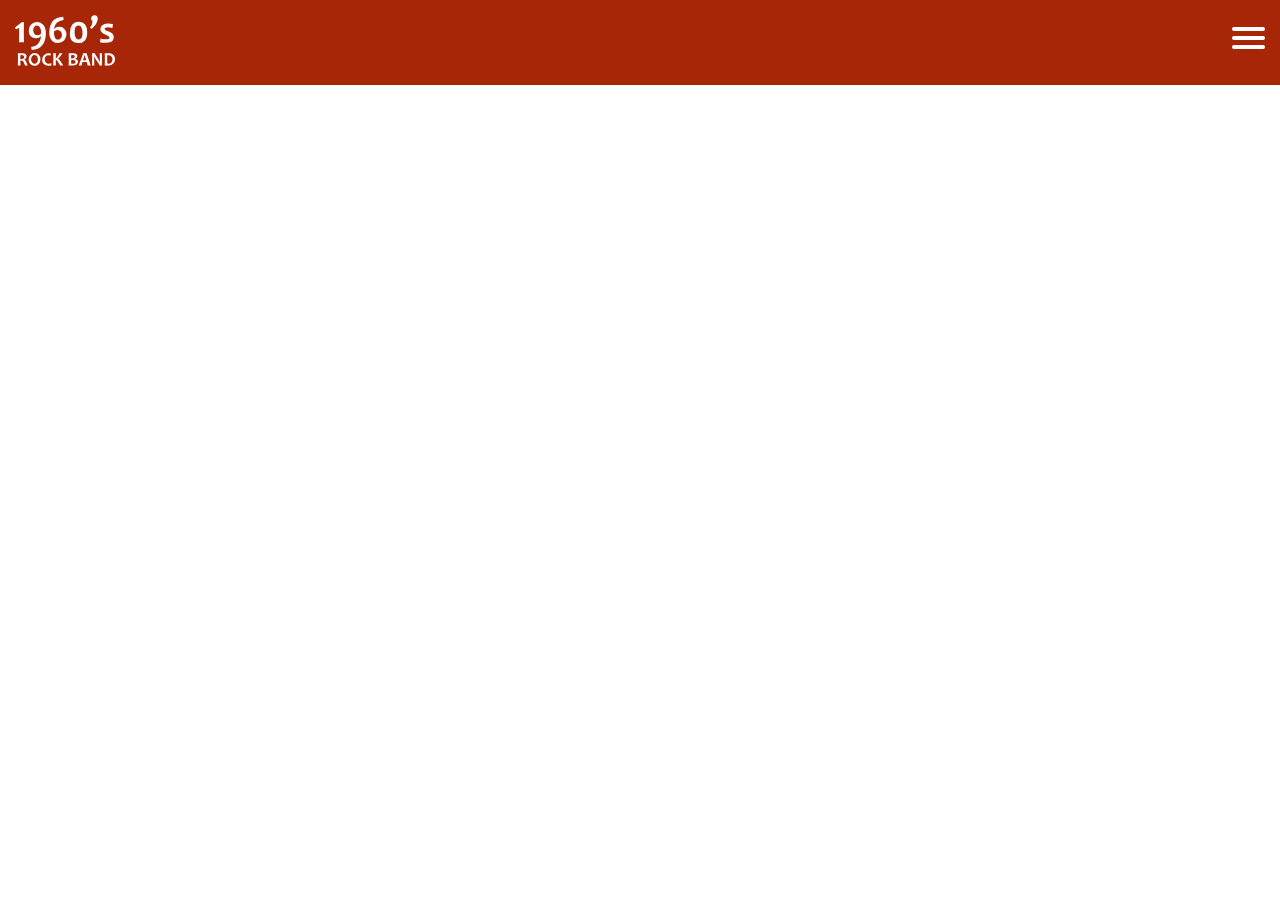
==== index.html @ dc611fdb "Mobile menu" ====
<!DOCTYPE html>
<html lang="en">
<head>
    <meta charset="UTF-8">
    <meta name="viewport" content="width=device-width, initial-scale=1">
    <title>Home | 1960's Rock Band</title>
    <link href="https://fonts.googleapis.com/css?family=Montserrat:300,400,600,700" rel="stylesheet">
    <link rel="stylesheet" href="assets/css/main.css">
</head>
<body class="home">
    <main class="page">
        <header>
            <div class="container">
                <div class="row">
                    <a href="/project" class="logo">
                        <img src="assets/images/logo.svg" width="146" height="73" alt="1960's Rock Band"/>
                    </a>
                    <nav class="main">
                        <div class="toggleMenu">
                            <input type="checkbox" />
                            <span></span>
                            <span></span>
                            <span></span>
                            <ul class="menu">
                                <li>
                                    <a href="#">Home</a>
                                </li>
                                <li>
                                    <a href="#">Our music</a>
                                </li>
                                <li>
                                    <a href="#">About us</a>
                                </li>
                                <li>
                                    <a href="#">Gallery</a>
                                </li>
                                <li>
                                    <a href="#">Contact us</a>
                                </li>
                            </ul>
                        </div>
                    </nav>
                </div>
            </div>
        </header>
        <article></article>
        <footer></footer>
    </main>
</body>
</html>
---- assets/css/main.css ----
:root {
    --main-bg-color: #A72608;
    --main-txt-color: #95989A;
}
/* var(--main-bg-color);  */
*, :after, :before {
    -webkit-box-sizing: border-box;
    box-sizing: border-box;
}

body, html {
    padding: 0;
    margin: 0;
    overflow-x: hidden;
}
body {
    display: block;
    font-family: 'Montserrat', sans-serif;
}
a {
    text-decoration: none;
}
.container {
    width: 1170px;
    padding: 0 15px;
    margin: 0 auto;
}

.row {
    display: flex;
    flex-direction: row;
}

header .row {
    justify-content: space-between;
}

header {
    background-color: var(--main-bg-color);
    padding: 15px 0;
    position: fixed;
    width: 100%;
    top: 0;
    left: 0;
}

@media screen and (min-width: 320px) {
    .container {
        width: 100%;
    }
    .logo img {
        width: 100px;
        height: 51px;
    }
    .toggleMenu {
        align-self: center;
        position: relative;
        padding-top: 12px;
        z-index: 1;
        display: block;
        -webkit-user-select: none;
        user-select: none;
    }
    .toggleMenu input {
        display: block;
        width: 40px;
        height: 32px;
        top: -7px;
        right: -5px;
        position: absolute;
        cursor: pointer;
        z-index: 2;
        -webkit-touch-callout: none;
        opacity: 0;
    }
    .toggleMenu span {
        display: block;
        width: 33px;
        height: 4px;
        margin-bottom: 5px;
        position: relative;
        background: #ffffff;
        border-radius: 3px;
        z-index: 1;
        transform-origin: 4px 0;
        transition: transform 0.5s cubic-bezier(0.77,0.2,0.05,1.0),
        background 0.5s cubic-bezier(0.77,0.2,0.05,1.0),
        opacity 0.55s ease;
    }
    .toggleMenu span:first-child {
        transform-origin: 0 0;
        margin-top: 10px;
    }
    .toggleMenu span:nth-last-child(2) {
        transform-origin: 0 100%;
    }
    .toggleMenu input:checked ~ span {
        opacity: 1;
        transform: rotate(45deg) translate(-2px, -1px);
    }
    .toggleMenu input:checked ~ span:nth-last-child(3) {
        opacity: 0;
        transform: rotate(0deg) scale(0.2, 0.2);
    }
    .toggleMenu input:checked ~ span:nth-last-child(2) {
        transform: rotate(-45deg) translate(0, -1px);
    }
    .toggleMenu .menu {
        position: absolute;
        width: 200px;
        top: -30px;
        right: -15px;
        padding: 70px 50px 50px;
        min-height: 100vh;
        background: var(--main-bg-color);
        list-style-type: none;
        -webkit-font-smoothing: antialiased;
        transform-origin: 0 0;
        transform: translate(100%, 0);
        transition: transform 0.5s cubic-bezier(0.77,0.2,0.05,1.0);
    }
    .toggleMenu ul li {
        padding: 10px 0;
    }
    .toggleMenu ul li a {
        font-size: 16px;
        color: #ffffff;
    }
    .toggleMenu input:checked ~ .menu {
        transform: none;
    }
}
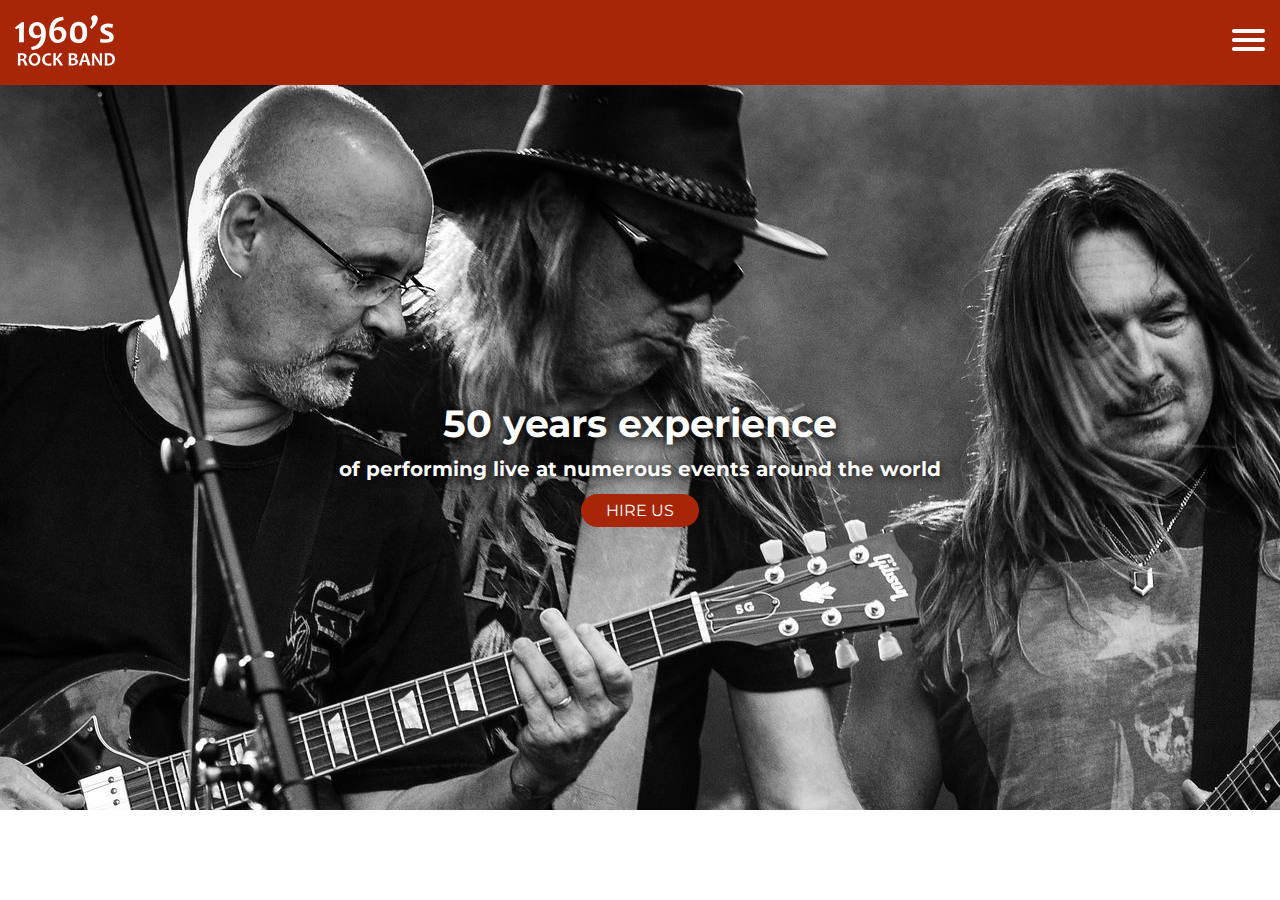
==== commit 7a78d119: "Mobile introduction image" ====
--- a/index.html
+++ b/index.html
@@ -8,43 +8,51 @@
     <link rel="stylesheet" href="assets/css/main.css">
 </head>
 <body class="home">
-    <main class="page">
-        <header>
+<main class="page">
+    <header>
+        <div class="container">
+            <div class="row">
+                <a href="/project" class="logo">
+                    <img src="assets/images/logo.svg" width="146" height="73" alt="1960's Rock Band"/>
+                </a>
+                <nav class="toggleMenu">
+                    <input type="checkbox"/>
+                    <span></span>
+                    <span></span>
+                    <span></span>
+                    <ul class="menu">
+                        <li class="active">
+                            <a href="#">Home</a>
+                        </li>
+                        <li>
+                            <a href="#">Our music</a>
+                        </li>
+                        <li>
+                            <a href="#">About us</a>
+                        </li>
+                        <li>
+                            <a href="#">Gallery</a>
+                        </li>
+                        <li>
+                            <a href="#">Contact us</a>
+                        </li>
+                    </ul>
+                </nav>
+            </div>
+        </div>
+    </header>
+    <article>
+        <section class="featuredImg row">
             <div class="container">
-                <div class="row">
-                    <a href="/project" class="logo">
-                        <img src="assets/images/logo.svg" width="146" height="73" alt="1960's Rock Band"/>
-                    </a>
-                    <nav class="main">
-                        <div class="toggleMenu">
-                            <input type="checkbox" />
-                            <span></span>
-                            <span></span>
-                            <span></span>
-                            <ul class="menu">
-                                <li>
-                                    <a href="#">Home</a>
-                                </li>
-                                <li>
-                                    <a href="#">Our music</a>
-                                </li>
-                                <li>
-                                    <a href="#">About us</a>
-                                </li>
-                                <li>
-                                    <a href="#">Gallery</a>
-                                </li>
-                                <li>
-                                    <a href="#">Contact us</a>
-                                </li>
-                            </ul>
-                        </div>
-                    </nav>
+                <div class="txt-center">
+                    <h1>50 years experience </h1>
+                    <h3>of performing live at numerous events around the world</h3>
+                    <a href="#" class="btn">hire us</a>
                 </div>
             </div>
-        </header>
-        <article></article>
-        <footer></footer>
-    </main>
+        </section>
+    </article>
+    <footer></footer>
+</main>
 </body>
 </html>--- a/assets/css/main.css
+++ b/assets/css/main.css
@@ -30,6 +30,22 @@
     display: flex;
     flex-direction: row;
 }
+.txt-center {
+    text-align: center;
+}
+
+.btn {
+    background-color: var(--main-bg-color);
+    color: #ffffff;
+    padding: 7px 25px;
+    font-size: 16px;
+    text-transform: uppercase;
+    border-radius: 20px;
+}
+
+.btn:hover {
+    background-color: #7A1903;
+}
 
 header .row {
     justify-content: space-between;
@@ -44,7 +60,34 @@
     left: 0;
 }
 
+section.featuredImg {
+    min-height: calc(90vh - 85px);
+    background-size: 100%;
+    background: url("../images/featuredImage.jpg") no-repeat top center;
+}
+
+section.featuredImg.row {
+    align-items: center;
+}
+section.featuredImg h1, section.featuredImg h3 {
+    text-align: center;
+    color: #ffffff;
+    text-shadow: 1px 1px 10px #000;
+}
+section.featuredImg h1 {
+    font-size: 38px;
+    margin-bottom: 0;
+}
+
+section.featuredImg h3 {
+    font-size: 20px;
+    margin-top: 10px;
+}
+
 @media screen and (min-width: 320px) {
+    body {
+        padding-top: 85px;
+    }
     .container {
         width: 100%;
     }
@@ -55,7 +98,7 @@
     .toggleMenu {
         align-self: center;
         position: relative;
-        padding-top: 12px;
+        padding-top: 0;
         z-index: 1;
         display: block;
         -webkit-user-select: none;
@@ -110,7 +153,7 @@
         width: 200px;
         top: -30px;
         right: -15px;
-        padding: 70px 50px 50px;
+        padding: 70px 25px 25px;
         min-height: 100vh;
         background: var(--main-bg-color);
         list-style-type: none;
@@ -120,7 +163,23 @@
         transition: transform 0.5s cubic-bezier(0.77,0.2,0.05,1.0);
     }
     .toggleMenu ul li {
-        padding: 10px 0;
+        position: relative;
+        padding: 14px 5px 14px 5px;
+    }
+    .toggleMenu ul li:after {
+        content: '';
+        position: absolute;
+        left: 0;
+        bottom: 0;
+        height: 3px;
+        background-color: #ffffff;
+        border-radius: 20px;
+        width: 0;
+        transform-origin: center;
+        transition: width 0.3s;
+    }
+    .toggleMenu ul li:hover:after, .toggleMenu ul li.active:after {
+        width: 100%;
     }
     .toggleMenu ul li a {
         font-size: 16px;
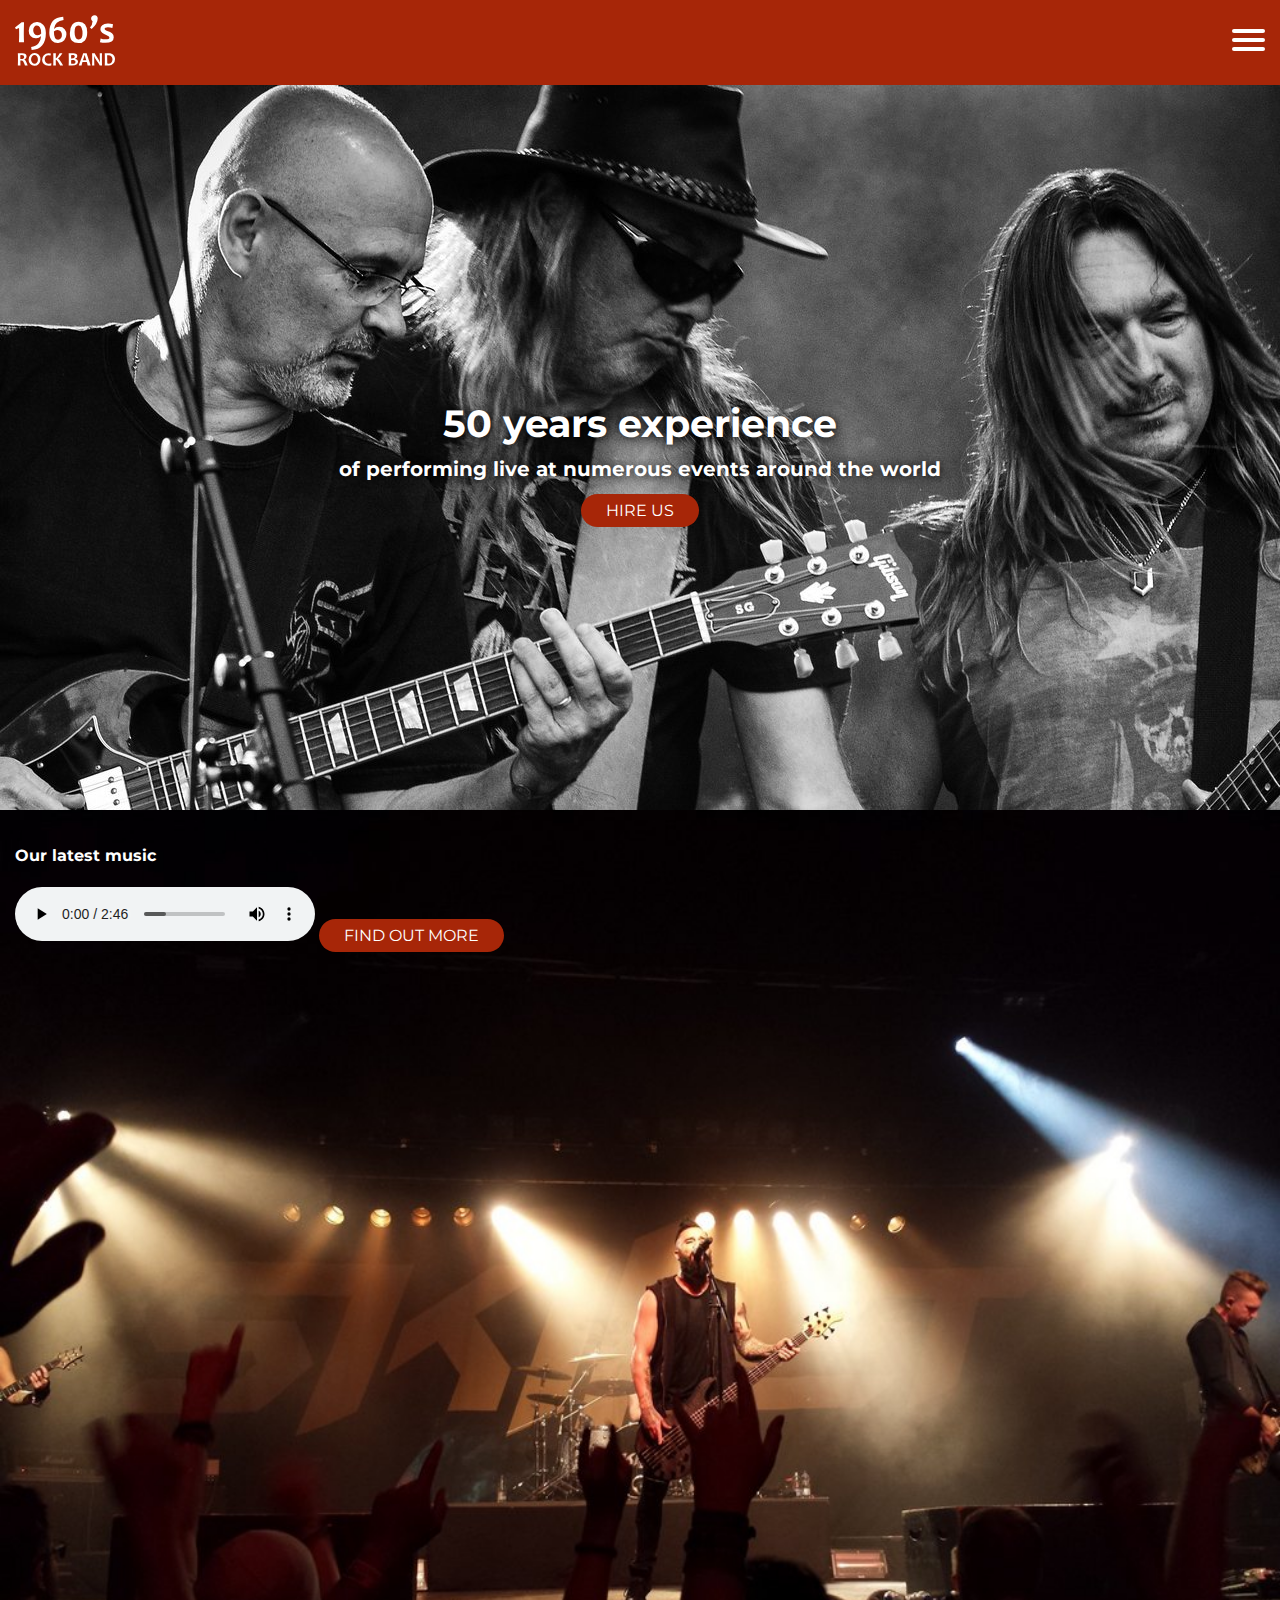
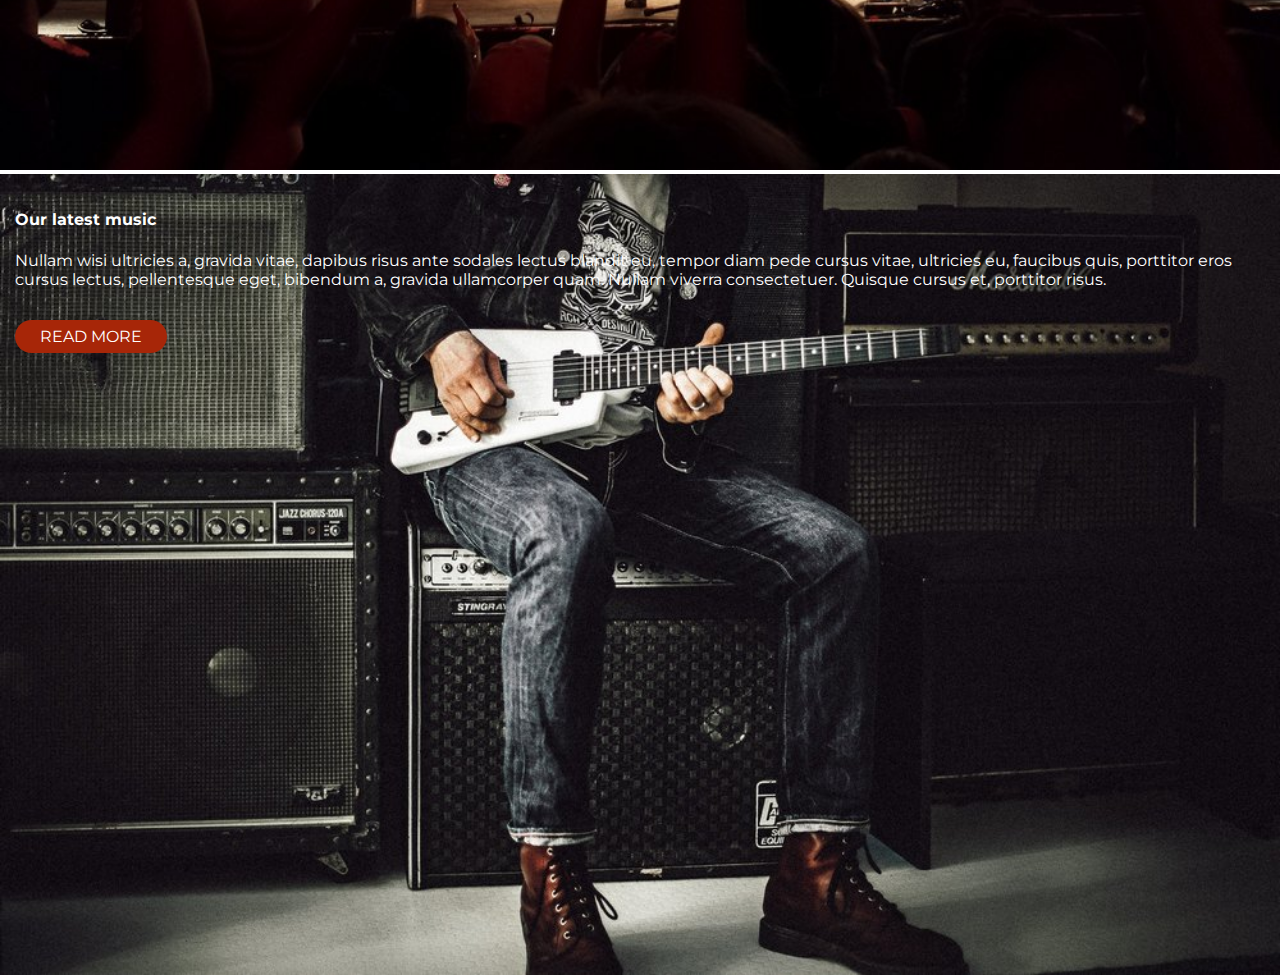
==== commit b8e14b48: "Home mobile inroduction section" ====
--- a/index.html
+++ b/index.html
@@ -51,6 +51,29 @@
                 </div>
             </div>
         </section>
+        <section class="intro">
+            <div class="row">
+                <div class="col half">
+                    <img src="assets/images/our-music-bg-sm.jpg" alt="Our music" />
+                    <div class="cnt">
+                        <h4>Our latest music</h4>
+                        <audio controls>
+                            <source src="assets/audio/Clarksville.mp3" type="audio/mpeg">
+                            Your browser does not support the audio element.
+                        </audio>
+                        <a href="#" class="btn">find out more</a>
+                    </div>
+                </div>
+                <div class="col half">
+                    <img src="assets/images/about.jpg" alt="Our music" />
+                    <div class="cnt">
+                        <h4>Our latest music</h4>
+                        <p> Nullam wisi ultricies a, gravida vitae, dapibus risus ante sodales lectus blandit eu, tempor diam pede cursus vitae, ultricies eu, faucibus quis, porttitor eros cursus lectus, pellentesque eget, bibendum a, gravida ullamcorper quam. Nullam viverra consectetuer. Quisque cursus et, porttitor risus.</p>
+                        <a href="#" class="btn">read more</a>
+                    </div>
+                </div>
+            </div>
+        </section>
     </article>
     <footer></footer>
 </main>
--- a/assets/css/main.css
+++ b/assets/css/main.css
@@ -13,6 +13,9 @@
     margin: 0;
     overflow-x: hidden;
 }
+article {
+    overflow: hidden;
+}
 body {
     display: block;
     font-family: 'Montserrat', sans-serif;
@@ -29,6 +32,7 @@
 .row {
     display: flex;
     flex-direction: row;
+    flex-wrap: wrap;
 }
 .txt-center {
     text-align: center;
@@ -58,6 +62,7 @@
     width: 100%;
     top: 0;
     left: 0;
+    z-index: 9;
 }
 
 section.featuredImg {
@@ -82,6 +87,33 @@
 section.featuredImg h3 {
     font-size: 20px;
     margin-top: 10px;
+}
+
+section.intro {
+    clear: both;
+}
+
+section.intro img {
+    width: 100%;
+    height: auto;
+}
+
+section.intro .col {
+    position: relative;
+}
+
+section.intro .cnt {
+    position: absolute;
+    z-index: 8;
+    top: 15px;
+    left: 15px;
+    color: #ffffff;
+    width: calc(100% - 30px);
+}
+
+section.intro .cnt .btn {
+    display: inline-block;
+    margin-top: 15px;
 }
 
 @media screen and (min-width: 320px) {
@@ -188,4 +220,12 @@
     .toggleMenu input:checked ~ .menu {
         transform: none;
     }
+    .col.half {
+        flex-basis: 100%;
+        max-width: 100%;
+    }
+
+    section.intro img {
+        min-height: 400px;
+    }
 }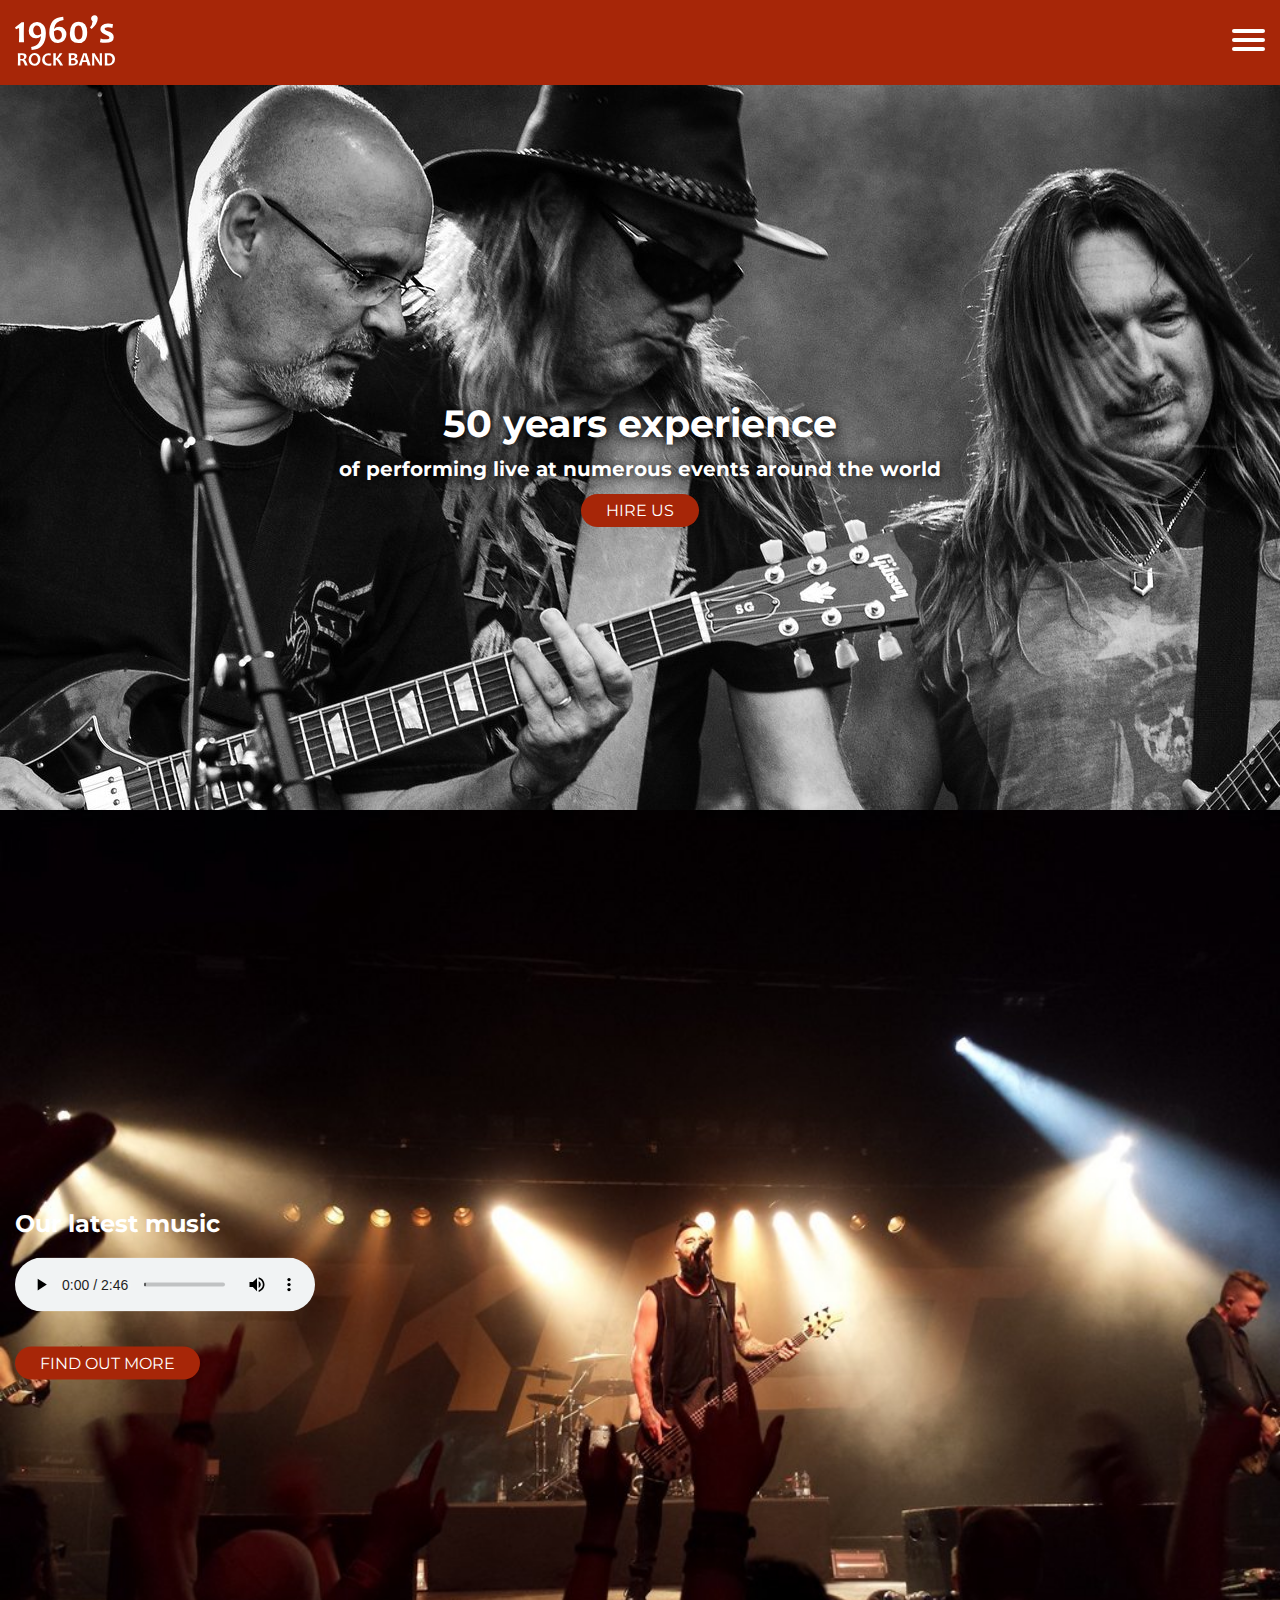
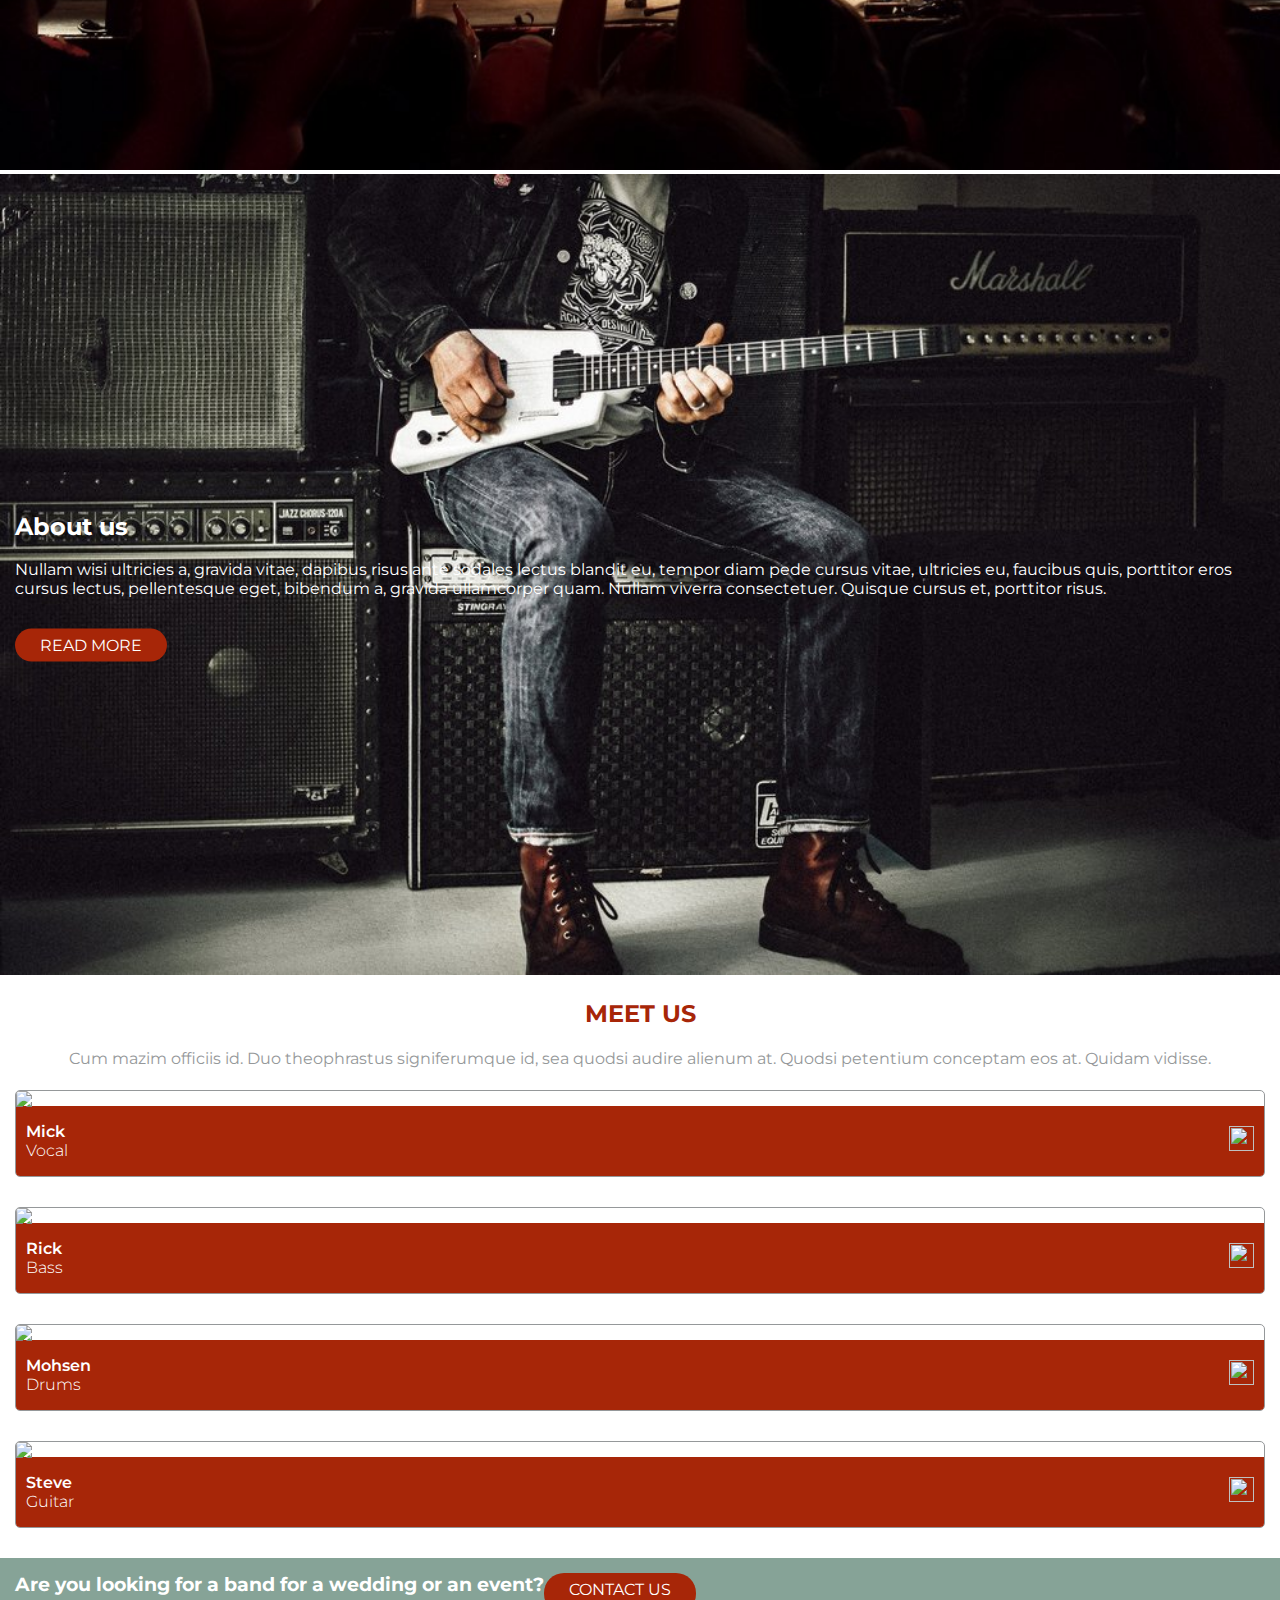
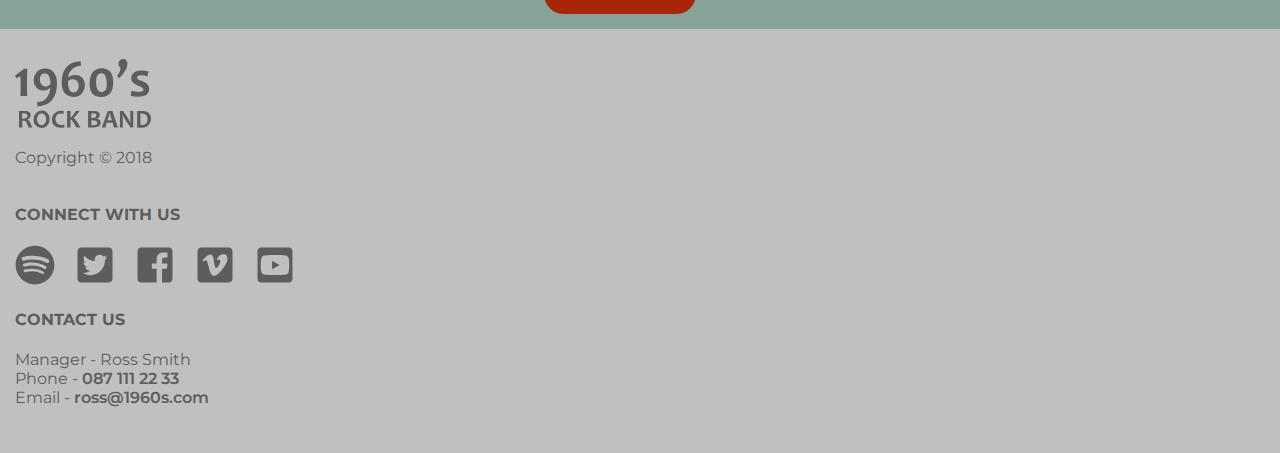
==== commit 8ffd51ab: "Mobile home page" ====
--- a/index.html
+++ b/index.html
@@ -54,28 +54,119 @@
         <section class="intro">
             <div class="row">
                 <div class="col half">
-                    <img src="assets/images/our-music-bg-sm.jpg" alt="Our music" />
+                    <img src="assets/images/our-music-bg-sm.jpg" alt="Our music"/>
                     <div class="cnt">
-                        <h4>Our latest music</h4>
+                        <h2>Our latest music</h2>
                         <audio controls>
                             <source src="assets/audio/Clarksville.mp3" type="audio/mpeg">
                             Your browser does not support the audio element.
                         </audio>
-                        <a href="#" class="btn">find out more</a>
+                        <p><a href="#" class="btn">find out more</a></p>
                     </div>
                 </div>
                 <div class="col half">
-                    <img src="assets/images/about.jpg" alt="Our music" />
+                    <img src="assets/images/about.jpg" alt="Our music"/>
                     <div class="cnt">
-                        <h4>Our latest music</h4>
-                        <p> Nullam wisi ultricies a, gravida vitae, dapibus risus ante sodales lectus blandit eu, tempor diam pede cursus vitae, ultricies eu, faucibus quis, porttitor eros cursus lectus, pellentesque eget, bibendum a, gravida ullamcorper quam. Nullam viverra consectetuer. Quisque cursus et, porttitor risus.</p>
+                        <h2>About us</h2>
+                        <p> Nullam wisi ultricies a, gravida vitae, dapibus risus ante sodales lectus blandit eu, tempor
+                            diam pede cursus vitae, ultricies eu, faucibus quis, porttitor eros cursus lectus,
+                            pellentesque eget, bibendum a, gravida ullamcorper quam. Nullam viverra consectetuer.
+                            Quisque cursus et, porttitor risus.</p>
                         <a href="#" class="btn">read more</a>
                     </div>
                 </div>
             </div>
         </section>
+        <section class="band">
+            <div class="container">
+                <div class="title">
+                    <h2>MEET US</h2>
+                    <h4 class="subTitle">Cum mazim officiis id. Duo theophrastus signiferumque id, sea quodsi audire
+                        alienum at. Quodsi petentium conceptam eos at. Quidam vidisse.</h4>
+                </div>
+                <div class="row">
+                    <div class="col oneFourth">
+                        <div class="card">
+                            <img src="assets/images/dj.jpg">
+                            <div class="card-body">
+                                <p>Mick <span>Vocal</span></p>
+                                <a href="#"><img src="assets/images/icons/twitter.svg" width="25" height="25"
+                                                 alt=""></a>
+                            </div>
+                        </div>
+                    </div>
+                    <div class="col oneFourth">
+                        <div class="card">
+                            <img src="assets/images/md.jpg">
+                            <div class="card-body">
+                                <p>Rick <span>Bass</span></p>
+                                <a href="#"><img src="assets/images/icons/twitter.svg" width="25" height="25"
+                                                 alt=""></a>
+                            </div>
+                        </div>
+                    </div>
+                    <div class="col oneFourth">
+                        <div class="card">
+                            <img src="assets/images/mn.jpg">
+                            <div class="card-body">
+                                <p>Mohsen <span>Drums</span></p>
+                                <a href="#"><img src="assets/images/icons/twitter.svg" width="25" height="25"
+                                                 alt=""></a>
+                            </div>
+                        </div>
+                    </div>
+                    <div class="col oneFourth">
+                        <div class="card">
+                            <img src="assets/images/pt.jpg">
+                            <div class="card-body">
+                                <p>Steve <span>Guitar</span></p>
+                                <a href="#"><img src="assets/images/icons/twitter.svg" width="25" height="25"
+                                                 alt=""></a>
+                            </div>
+                        </div>
+                    </div>
+                </div>
+            </div>
+        </section>
     </article>
-    <footer></footer>
+    <footer>
+        <section class="cta">
+            <div class="container">
+                <div class="row">
+                    <h3>Are you looking for a band for a wedding or an event?</h3>
+                    <a href="#" class="btn white">contact us</a>
+                </div>
+            </div>
+        </section>
+        <section class="main">
+            <div class="container">
+                <div class="row">
+                    <div class="col">
+                        <img src="assets/images/logo-footer.svg" width="136" height="69" alt="">
+                        <p class="copyright">Copyright &copy; 2018</p>
+                    </div>
+                    <div class="col">
+                        <h4>CONNECT WITH US</h4>
+                        <div class="row socialMedia">
+                            <a href="#" class="spotify"><img src="assets/images/icons/spotify.svg" alt="Spotify"></a>
+                            <a href="#" class="twitter"><img src="assets/images/icons/twitter-square.svg" alt="Twitter"></a>
+                            <a href="#" class="facebook"><img src="assets/images/icons/facebook-square.svg"
+                                                              alt="Facebook"></a>
+                            <a href="#" class="vimeo"><img src="assets/images/icons/vimeo-square.svg" alt="Vimeo"></a>
+                            <a href="#" class="youtube"><img src="assets/images/icons/youtube-square.svg" alt="Youtube"></a>
+                        </div>
+                    </div>
+                    <div class="col">
+                        <h4>CONTACT US</h4>
+                        <p>
+                            Manager - Ross Smith<br>
+                            Phone - <a href="tel:+353871112233">087 111 22 33</a><br>
+                            Email - <a href="mailto:ross@1960s.com">ross@1960s.com</a></p>
+                    </div>
+                </div>
+            </div>
+        </section>
+    </footer>
 </main>
 </body>
 </html>--- a/assets/css/main.css
+++ b/assets/css/main.css
@@ -1,6 +1,9 @@
 :root {
     --main-bg-color: #A72608;
     --main-txt-color: #95989A;
+    --footer-bg-color: #C0C0C0;
+    --footer-txt-color: #5E5D5D;
+    --mint-bg-color: #86A397;
 }
 /* var(--main-bg-color);  */
 *, :after, :before {
@@ -105,8 +108,9 @@
 section.intro .cnt {
     position: absolute;
     z-index: 8;
-    top: 15px;
+    top: 50%;
     left: 15px;
+    transform: translateY(-50%);
     color: #ffffff;
     width: calc(100% - 30px);
 }
@@ -114,6 +118,79 @@
 section.intro .cnt .btn {
     display: inline-block;
     margin-top: 15px;
+}
+
+section.band .title {
+    text-align: center;
+}
+
+section.band .title h2 {
+    color: var(--main-bg-color);
+}
+
+section.band .title h4 {
+    color: var(--main-txt-color);
+    font-weight: 400;
+}
+
+.card {
+    border: 1px solid var(--main-txt-color);
+    border-radius: 5px;
+    overflow: hidden;
+}
+
+.card > img {
+    width: 100%;
+    height: auto;
+}
+
+.card .card-body {
+    display: flex;
+    justify-content: space-between;
+    padding: 0 10px;
+    align-items: center;
+    color: #ffffff;
+    margin-top: -5px;
+    background-color: var(--main-bg-color);
+}
+
+.card .card-body p {
+    font-weight: 600;
+}
+
+.card .card-body p span {
+    display: block;
+    font-weight: 300;
+}
+
+footer .cta {
+    background-color: var(--mint-bg-color);
+    color: #ffffff;
+    padding: 15px 0;
+}
+
+footer .cta h3 {
+    margin-top: 0;
+    padding-top: 0;
+}
+
+footer .main {
+    background-color: var(--footer-bg-color);
+    color: var(--footer-txt-color);
+    padding: 30px 0;
+}
+
+footer .main a {
+    color: var(--footer-txt-color);
+    font-weight: 600;
+}
+footer .main .socialMedia {
+    margin: 0 -10px;
+}
+footer .main .socialMedia img {
+    width: 40px;
+    height: 40px;
+    margin: 0 10px;
 }
 
 @media screen and (min-width: 320px) {
@@ -220,7 +297,7 @@
     .toggleMenu input:checked ~ .menu {
         transform: none;
     }
-    .col.half {
+    .col.half, .col.oneFourth, footer .col {
         flex-basis: 100%;
         max-width: 100%;
     }
@@ -228,4 +305,8 @@
     section.intro img {
         min-height: 400px;
     }
+
+    section.band .col {
+        margin-bottom: 30px;
+    }
 }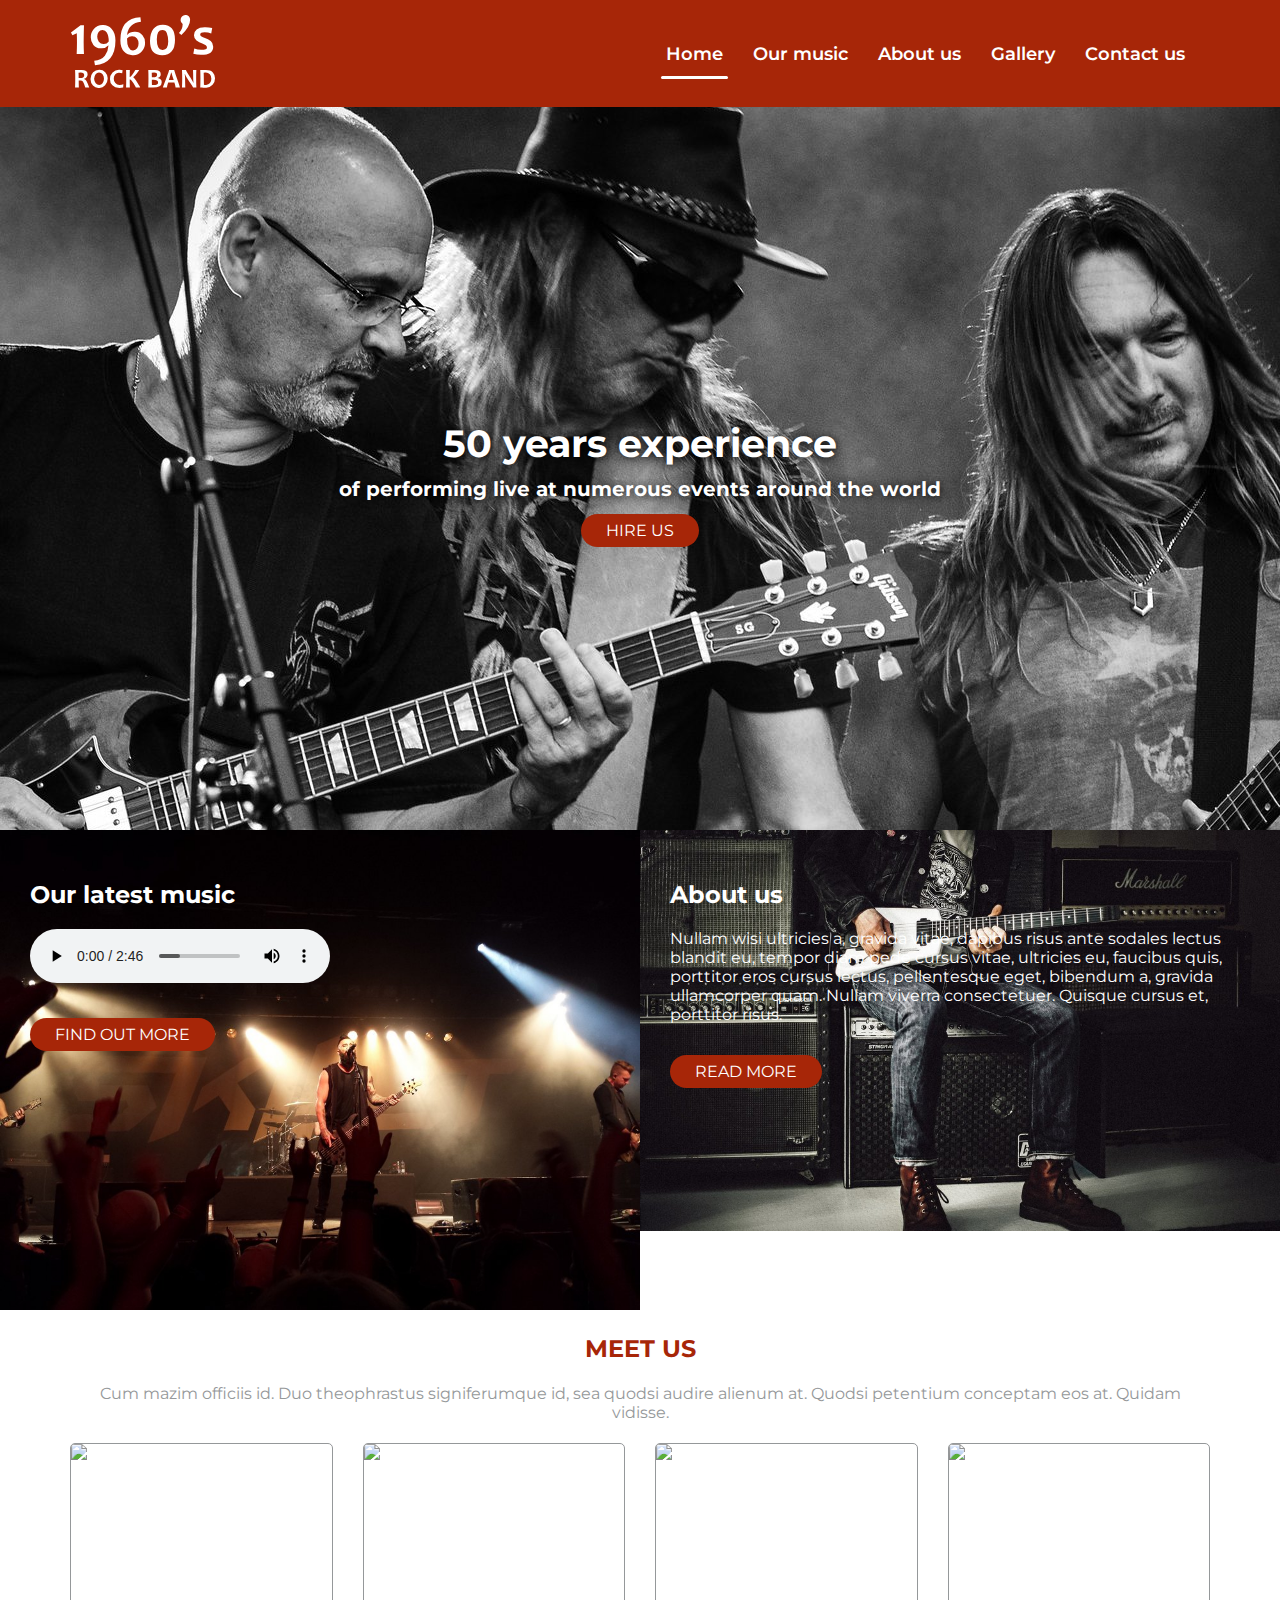
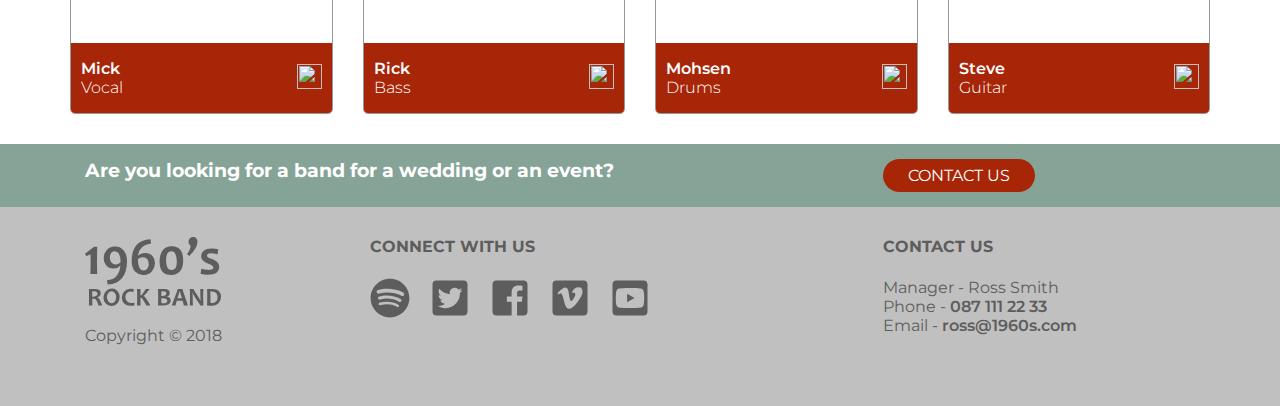
==== commit 4099001b: "Home page" ====
--- a/index.html
+++ b/index.html
@@ -53,7 +53,7 @@
         </section>
         <section class="intro">
             <div class="row">
-                <div class="col half">
+                <div class="col">
                     <img src="assets/images/our-music-bg-sm.jpg" alt="Our music"/>
                     <div class="cnt">
                         <h2>Our latest music</h2>
@@ -64,7 +64,7 @@
                         <p><a href="#" class="btn">find out more</a></p>
                     </div>
                 </div>
-                <div class="col half">
+                <div class="col">
                     <img src="assets/images/about.jpg" alt="Our music"/>
                     <div class="cnt">
                         <h2>About us</h2>
@@ -133,8 +133,12 @@
         <section class="cta">
             <div class="container">
                 <div class="row">
-                    <h3>Are you looking for a band for a wedding or an event?</h3>
-                    <a href="#" class="btn white">contact us</a>
+                    <div class="col">
+                        <h3>Are you looking for a band for a wedding or an event?</h3>
+                    </div>
+                    <div class="col">
+                        <a href="#" class="btn white">contact us</a>
+                    </div>
                 </div>
             </div>
         </section>
--- a/assets/css/main.css
+++ b/assets/css/main.css
@@ -27,7 +27,6 @@
     text-decoration: none;
 }
 .container {
-    width: 1170px;
     padding: 0 15px;
     margin: 0 auto;
 }
@@ -108,11 +107,10 @@
 section.intro .cnt {
     position: absolute;
     z-index: 8;
-    top: 50%;
-    left: 15px;
-    transform: translateY(-50%);
+    top: 30px;
+    left: 30px;
     color: #ffffff;
-    width: calc(100% - 30px);
+    width: calc(100% - 60px);
 }
 
 section.intro .cnt .btn {
@@ -145,15 +143,17 @@
 }
 
 .card .card-body {
-    display: flex;
-    justify-content: space-between;
     padding: 0 10px;
-    align-items: center;
     color: #ffffff;
     margin-top: -5px;
     background-color: var(--main-bg-color);
-}
-
+    align-items: center;
+    display: flex;
+    justify-content: space-between;
+}
+.card .card-body .row {
+
+}
 .card .card-body p {
     font-weight: 600;
 }
@@ -171,7 +171,17 @@
 
 footer .cta h3 {
     margin-top: 0;
+    margin-bottom: 0;
     padding-top: 0;
+}
+
+footer .cta a {
+    display: inline-flex;
+}
+
+footer .cta .row {
+    justify-content: center;
+    align-content: center;
 }
 
 footer .main {
@@ -180,6 +190,11 @@
     padding: 30px 0;
 }
 
+footer .main h4 {
+    margin-top: 0;
+    padding-top: 0;
+}
+
 footer .main a {
     color: var(--footer-txt-color);
     font-weight: 600;
@@ -198,7 +213,7 @@
         padding-top: 85px;
     }
     .container {
-        width: 100%;
+        max-width: 100%;
     }
     .logo img {
         width: 100px;
@@ -297,16 +312,151 @@
     .toggleMenu input:checked ~ .menu {
         transform: none;
     }
-    .col.half, .col.oneFourth, footer .col {
+    .intro .col, section.band .col, footer .col {
         flex-basis: 100%;
         max-width: 100%;
     }
-
+    footer .cta .col:first-child {
+        margin-bottom: 15px;
+    }
     section.intro img {
         min-height: 400px;
+        max-height: 595px;
     }
 
     section.band .col {
         margin-bottom: 30px;
     }
+}
+
+@media screen and (min-width: 640px) {
+    section.band .row {
+        margin: 0 -15px;
+    }
+    section.band .col {
+        flex-basis: 50%;
+        max-width: 50%;
+        padding: 0 15px;
+    }
+    section.band .card > img {
+        min-height: 267px;
+    }
+    footer .main .col {
+        flex-basis: 50%;
+        max-width: 50%;
+        padding: 0 15px;
+        margin-bottom: 15px;
+    }
+    footer .main .col:first-child {
+        flex-basis: 30%;
+        max-width: 30%;
+    }
+    footer .main .col:nth-child(2) {
+        flex-basis: 60%;
+        max-width: 60%;
+    }
+}
+
+@media screen and (min-width: 700px) {
+    .intro .col {
+        flex-basis: 50%;
+        max-width: 50%;
+    }
+    footer .cta .col {
+        padding: 0 15px;
+    }
+}
+@media screen and (min-width: 740px) {
+    footer .cta .row {
+        align-content: center;
+    }
+    footer .cta .col:nth-child(1) {
+        flex-basis: 70%;
+        max-width: 70%;
+        margin-bottom: 0;
+    }
+    footer .cta .col:nth-child(2) {
+        flex-basis: 30%;
+        max-width: 30%;
+    }
+}
+
+@media screen and (min-width: 768px) {
+    footer .main .col:nth-child(1) {
+        flex-basis: 25%;
+        max-width: 25%;
+    }
+    footer .main .col:nth-child(2) {
+        flex-basis: 45%;
+        max-width: 45%;
+    }
+    footer .main .col:nth-child(3) {
+        flex-basis: 30%;
+        max-width: 30%;
+    }
+}
+
+@media (min-width: 992px) {
+    .container {
+        max-width: 960px;
+    }
+
+    header .container {
+        max-width: 100%;
+    }
+
+    section.band .col {
+        flex-basis: 25%;
+        max-width: 25%;
+    }
+    section.band .card > img {
+        min-height: 200px;
+    }
+}
+
+@media (min-width: 1200px) {
+    .container, header .container  {
+        max-width: 1170px;
+    }
+    footer .main .col {
+        flex-basis: 33.3333%;
+        max-width: 33.3333%;
+    }
+    .toggleMenu span, .toggleMenu input {
+        display: none;
+    }
+    header .row {
+        align-items: center;
+    }
+    .toggleMenu {
+        flex-basis: 60%;
+        max-width: 60%;
+    }
+    .toggleMenu .menu {
+        position: relative;
+        width: 100%;
+        padding: 0px 0 0 0;
+        min-height: auto;
+        align-items: center;
+        justify-content: flex-end;
+        display: flex;
+        top: 0;
+        right: 0;
+        transform: none;
+        margin: 0 -10px 0 -10px;
+    }
+    .toggleMenu .menu li {
+        margin: 0 10px;
+    }
+    .toggleMenu .menu li a {
+        font-size: 18px;
+        font-weight: 600;
+    }
+    .logo img {
+        width: 146px;
+        height: 73px;
+    }
+    body {
+        padding-top: 105px;
+    }
 }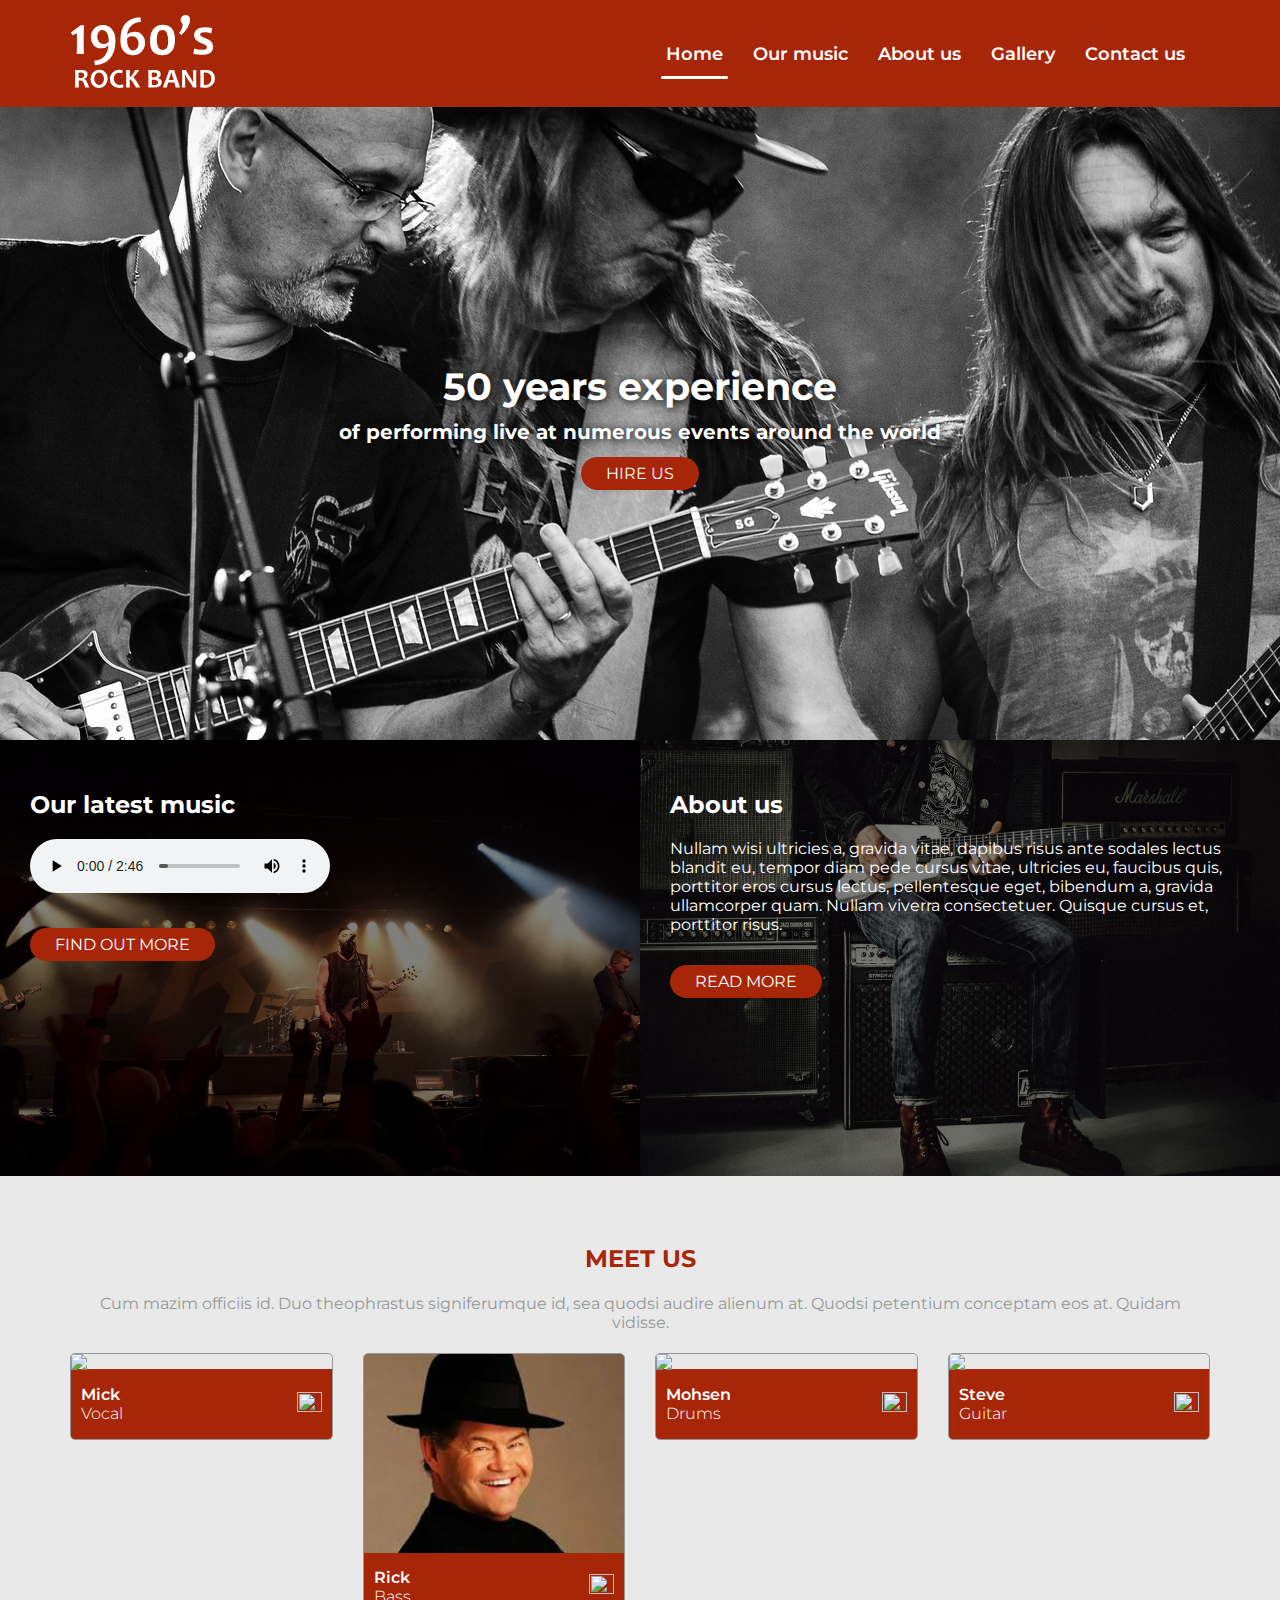
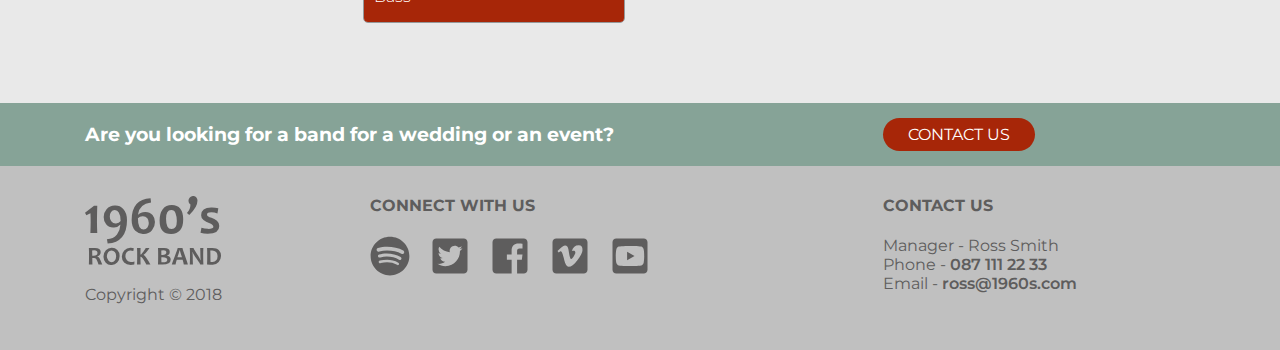
==== commit 446516a9: "Improved semantic html for all pages & change unclear class names & updated readme file" ====
--- a/index.html
+++ b/index.html
@@ -8,169 +8,172 @@
     <link rel="stylesheet" href="assets/css/main.css">
 </head>
 <body class="home">
-<main class="page">
-    <header>
+<!-- page header -->
+<header>
+    <div class="container">
+        <div class="row">
+            <a href="/User-centric-front-end/index.html" class="logo">
+                <img src="assets/images/logo.svg" width="146" height="73" alt="1960's Rock Band"/>
+            </a>
+            <nav class="toggleMenu">
+                <!-- input used to open mobile menu -->
+                <input type="checkbox"/>
+                <!-- hamburger icon -->
+                <span></span>
+                <span></span>
+                <span></span>
+                <!-- menu list -->
+                <ul class="menuList">
+                    <li class="active menuListItem">
+                        <a href="/User-centric-front-end/index.html" class="menuListLink">Home</a>
+                    </li>
+                    <li class="menuListItem">
+                        <a href="/User-centric-front-end/music.html" class="menuListLink">Our music</a>
+                    </li>
+                    <li class="menuListItem">
+                        <a href="/User-centric-front-end/about.html" class="menuListLink">About us</a>
+                    </li>
+                    <li class="menuListItem">
+                        <a href="/User-centric-front-end/gallery.html" class="menuListLink">Gallery</a>
+                    </li>
+                    <li class="menuListItem">
+                        <a href="/User-centric-front-end/contact.html" class="menuListLink">Contact us</a>
+                    </li>
+                </ul>
+            </nav>
+        </div>
+    </div>
+</header>
+<!-- featured img -->
+<section class="featuredImg row">
+    <div class="container">
+        <div class="txt-center">
+            <h1>50 years experience </h1>
+            <h3>of performing live at numerous events around the world</h3>
+            <a href="/User-centric-front-end/contact.html" class="btn">hire us</a>
+        </div>
+    </div>
+</section>
+<!-- two columns introduction -->
+<section class="intro">
+    <div class="row">
+        <div class="col">
+            <img src="assets/images/our-music-bg-sm.jpg" alt="Our music"/>
+            <article class="introductionContent">
+                <h2>Our latest music</h2>
+                <audio controls>
+                    <source src="assets/audio/Clarksville.mp3" type="audio/mpeg">
+                    Your browser does not support the audio element.
+                </audio>
+                <p><a href="/User-centric-front-end/music.html" class="btn">find out more</a></p>
+            </article>
+        </div>
+        <div class="col">
+            <img src="assets/images/about.jpg" alt="Our music"/>
+            <article class="introductionContent">
+                <h2>About us</h2>
+                <p> Nullam wisi ultricies a, gravida vitae, dapibus risus ante sodales lectus blandit eu, tempor
+                    diam pede cursus vitae, ultricies eu, faucibus quis, porttitor eros cursus lectus,
+                    pellentesque eget, bibendum a, gravida ullamcorper quam. Nullam viverra consectetuer.
+                    Quisque cursus et, porttitor risus.</p>
+                <a href="/User-centric-front-end/about.html" class="btn">read more</a>
+            </article>
+        </div>
+    </div>
+</section>
+<section class="bandListMembers">
+    <div class="container">
+        <article class="title">
+            <h2>MEET US</h2>
+            <h4 class="subTitle">Cum mazim officiis id. Duo theophrastus signiferumque id, sea quodsi audire
+                alienum at. Quodsi petentium conceptam eos at. Quidam vidisse.</h4>
+        </article>
+        <div class="row">
+            <div class="col">
+                <div class="card">
+                    <img src="assets/images/dj.jpg">
+                    <div class="card-body">
+                        <p>Mick <span>Vocal</span></p>
+                        <a href="#"><img src="assets/images/icons/twitter.svg" width="25" height="25"
+                                         alt=""></a>
+                    </div>
+                </div>
+            </div>
+            <div class="col">
+                <div class="card">
+                    <img src="assets/images/md.jpg">
+                    <div class="card-body">
+                        <p>Rick <span>Bass</span></p>
+                        <a href="#"><img src="assets/images/icons/twitter.svg" width="25" height="25"
+                                         alt=""></a>
+                    </div>
+                </div>
+            </div>
+            <div class="col">
+                <div class="card">
+                    <img src="assets/images/mn.jpg">
+                    <div class="card-body">
+                        <p>Mohsen <span>Drums</span></p>
+                        <a href="#"><img src="assets/images/icons/twitter.svg" width="25" height="25"
+                                         alt=""></a>
+                    </div>
+                </div>
+            </div>
+            <div class="col">
+                <div class="card">
+                    <img src="assets/images/pt.jpg">
+                    <div class="card-body">
+                        <p>Steve <span>Guitar</span></p>
+                        <a href="#"><img src="assets/images/icons/twitter.svg" width="25" height="25"
+                                         alt=""></a>
+                    </div>
+                </div>
+            </div>
+        </div>
+    </div>
+</section>
+<!-- footer -->
+<footer>
+    <section class="callToAction">
         <div class="container">
             <div class="row">
-                <a href="/project" class="logo">
-                    <img src="assets/images/logo.svg" width="146" height="73" alt="1960's Rock Band"/>
-                </a>
-                <nav class="toggleMenu">
-                    <input type="checkbox"/>
-                    <span></span>
-                    <span></span>
-                    <span></span>
-                    <ul class="menu">
-                        <li class="active">
-                            <a href="#">Home</a>
-                        </li>
-                        <li>
-                            <a href="#">Our music</a>
-                        </li>
-                        <li>
-                            <a href="#">About us</a>
-                        </li>
-                        <li>
-                            <a href="#">Gallery</a>
-                        </li>
-                        <li>
-                            <a href="#">Contact us</a>
-                        </li>
-                    </ul>
-                </nav>
+                <div class="col">
+                    <h3>Are you looking for a band for a wedding or an event?</h3>
+                </div>
+                <div class="col">
+                    <a href="/User-centric-front-end/contact.html" class="btn white">contact us</a>
+                </div>
             </div>
         </div>
-    </header>
-    <article>
-        <section class="featuredImg row">
-            <div class="container">
-                <div class="txt-center">
-                    <h1>50 years experience </h1>
-                    <h3>of performing live at numerous events around the world</h3>
-                    <a href="#" class="btn">hire us</a>
-                </div>
-            </div>
-        </section>
-        <section class="intro">
+    </section>
+    <section class="main">
+        <div class="container">
             <div class="row">
                 <div class="col">
-                    <img src="assets/images/our-music-bg-sm.jpg" alt="Our music"/>
-                    <div class="cnt">
-                        <h2>Our latest music</h2>
-                        <audio controls>
-                            <source src="assets/audio/Clarksville.mp3" type="audio/mpeg">
-                            Your browser does not support the audio element.
-                        </audio>
-                        <p><a href="#" class="btn">find out more</a></p>
+                    <img src="assets/images/logo-footer.svg" width="136" height="69" alt="">
+                    <p class="copyright">Copyright &copy; 2018</p>
+                </div>
+                <div class="col">
+                    <h4>CONNECT WITH US</h4>
+                    <div class="row socialMedia">
+                        <a href="#" class="spotify"><img src="assets/images/icons/spotify.svg" alt="Spotify"></a>
+                        <a href="#" class="twitter"><img src="assets/images/icons/twitter-square.svg" alt="Twitter"></a>
+                        <a href="#" class="facebook"><img src="assets/images/icons/facebook-square.svg"
+                                                          alt="Facebook"></a>
+                        <a href="#" class="vimeo"><img src="assets/images/icons/vimeo-square.svg" alt="Vimeo"></a>
+                        <a href="#" class="youtube"><img src="assets/images/icons/youtube-square.svg" alt="Youtube"></a>
                     </div>
                 </div>
                 <div class="col">
-                    <img src="assets/images/about.jpg" alt="Our music"/>
-                    <div class="cnt">
-                        <h2>About us</h2>
-                        <p> Nullam wisi ultricies a, gravida vitae, dapibus risus ante sodales lectus blandit eu, tempor
-                            diam pede cursus vitae, ultricies eu, faucibus quis, porttitor eros cursus lectus,
-                            pellentesque eget, bibendum a, gravida ullamcorper quam. Nullam viverra consectetuer.
-                            Quisque cursus et, porttitor risus.</p>
-                        <a href="#" class="btn">read more</a>
-                    </div>
+                    <h4>CONTACT US</h4>
+                    <p>
+                        Manager - Ross Smith<br>
+                        Phone - <a href="tel:+353871112233">087 111 22 33</a><br>
+                        Email - <a href="mailto:ross@1960s.com">ross@1960s.com</a></p>
                 </div>
             </div>
-        </section>
-        <section class="band">
-            <div class="container">
-                <div class="title">
-                    <h2>MEET US</h2>
-                    <h4 class="subTitle">Cum mazim officiis id. Duo theophrastus signiferumque id, sea quodsi audire
-                        alienum at. Quodsi petentium conceptam eos at. Quidam vidisse.</h4>
-                </div>
-                <div class="row">
-                    <div class="col oneFourth">
-                        <div class="card">
-                            <img src="assets/images/dj.jpg">
-                            <div class="card-body">
-                                <p>Mick <span>Vocal</span></p>
-                                <a href="#"><img src="assets/images/icons/twitter.svg" width="25" height="25"
-                                                 alt=""></a>
-                            </div>
-                        </div>
-                    </div>
-                    <div class="col oneFourth">
-                        <div class="card">
-                            <img src="assets/images/md.jpg">
-                            <div class="card-body">
-                                <p>Rick <span>Bass</span></p>
-                                <a href="#"><img src="assets/images/icons/twitter.svg" width="25" height="25"
-                                                 alt=""></a>
-                            </div>
-                        </div>
-                    </div>
-                    <div class="col oneFourth">
-                        <div class="card">
-                            <img src="assets/images/mn.jpg">
-                            <div class="card-body">
-                                <p>Mohsen <span>Drums</span></p>
-                                <a href="#"><img src="assets/images/icons/twitter.svg" width="25" height="25"
-                                                 alt=""></a>
-                            </div>
-                        </div>
-                    </div>
-                    <div class="col oneFourth">
-                        <div class="card">
-                            <img src="assets/images/pt.jpg">
-                            <div class="card-body">
-                                <p>Steve <span>Guitar</span></p>
-                                <a href="#"><img src="assets/images/icons/twitter.svg" width="25" height="25"
-                                                 alt=""></a>
-                            </div>
-                        </div>
-                    </div>
-                </div>
-            </div>
-        </section>
-    </article>
-    <footer>
-        <section class="cta">
-            <div class="container">
-                <div class="row">
-                    <div class="col">
-                        <h3>Are you looking for a band for a wedding or an event?</h3>
-                    </div>
-                    <div class="col">
-                        <a href="#" class="btn white">contact us</a>
-                    </div>
-                </div>
-            </div>
-        </section>
-        <section class="main">
-            <div class="container">
-                <div class="row">
-                    <div class="col">
-                        <img src="assets/images/logo-footer.svg" width="136" height="69" alt="">
-                        <p class="copyright">Copyright &copy; 2018</p>
-                    </div>
-                    <div class="col">
-                        <h4>CONNECT WITH US</h4>
-                        <div class="row socialMedia">
-                            <a href="#" class="spotify"><img src="assets/images/icons/spotify.svg" alt="Spotify"></a>
-                            <a href="#" class="twitter"><img src="assets/images/icons/twitter-square.svg" alt="Twitter"></a>
-                            <a href="#" class="facebook"><img src="assets/images/icons/facebook-square.svg"
-                                                              alt="Facebook"></a>
-                            <a href="#" class="vimeo"><img src="assets/images/icons/vimeo-square.svg" alt="Vimeo"></a>
-                            <a href="#" class="youtube"><img src="assets/images/icons/youtube-square.svg" alt="Youtube"></a>
-                        </div>
-                    </div>
-                    <div class="col">
-                        <h4>CONTACT US</h4>
-                        <p>
-                            Manager - Ross Smith<br>
-                            Phone - <a href="tel:+353871112233">087 111 22 33</a><br>
-                            Email - <a href="mailto:ross@1960s.com">ross@1960s.com</a></p>
-                    </div>
-                </div>
-            </div>
-        </section>
-    </footer>
-</main>
+        </div>
+    </section>
+</footer>
 </body>
 </html>--- a/assets/css/main.css
+++ b/assets/css/main.css
@@ -4,8 +4,10 @@
     --footer-bg-color: #C0C0C0;
     --footer-txt-color: #5E5D5D;
     --mint-bg-color: #86A397;
-}
-/* var(--main-bg-color);  */
+    --body-bg-color: #E9E9E9;
+    --body-txt-color: #707070;
+}
+/* initial scaffolding */
 *, :after, :before {
     -webkit-box-sizing: border-box;
     box-sizing: border-box;
@@ -16,16 +18,27 @@
     margin: 0;
     overflow-x: hidden;
 }
+
 article {
     overflow: hidden;
 }
+
 body {
     display: block;
     font-family: 'Montserrat', sans-serif;
-}
+    background-color: var(--body-bg-color);
+    color: var(--body-txt-color);
+}
+
+img {
+    max-width: 100%;
+    height: auto;
+}
+
 a {
     text-decoration: none;
 }
+
 .container {
     padding: 0 15px;
     margin: 0 auto;
@@ -36,6 +49,7 @@
     flex-direction: row;
     flex-wrap: wrap;
 }
+
 .txt-center {
     text-align: center;
 }
@@ -47,6 +61,23 @@
     font-size: 16px;
     text-transform: uppercase;
     border-radius: 20px;
+    border: none;
+    cursor: pointer;
+}
+
+input, textarea {
+    width: 100%;
+    padding: 10px 15px;
+    border-radius: 5px;
+    border: 1.5px solid var(--footer-bg-color);
+}
+
+input:focus, textarea:focus, a:focus, button:focus {
+    outline: none;
+}
+
+input:focus, textarea:focus {
+    border-color: var(--mint-bg-color)
 }
 
 .btn:hover {
@@ -66,67 +97,90 @@
     left: 0;
     z-index: 9;
 }
-
+/* background picture definition fot featuredImg section */
 section.featuredImg {
-    min-height: calc(90vh - 85px);
-    background-size: 100%;
-    background: url("../images/featuredImage.jpg") no-repeat top center;
+    min-height: 150px;
+    background: url("../images/our-music-bg.jpg") no-repeat fixed center center;
+    background-size: cover;
+}
+
+.home section.featuredImg {
+    background: url("../images/featuredImage.jpg") no-repeat fixed top center;
+    min-height: calc(80vh - 85px);
+}
+
+.about section.featuredImg {
+    background: url("../images/about-us-bg.jpg") no-repeat bottom center;
+}
+
+.gallery section.featuredImg {
+    background-image: url("../images/gallery-bg.jpg");
+}
+
+.contact section.featuredImg {
+    background: url("../images/contact-us-bg.jpg") no-repeat fixed top center;
 }
 
 section.featuredImg.row {
     align-items: center;
 }
+
 section.featuredImg h1, section.featuredImg h3 {
     text-align: center;
     color: #ffffff;
     text-shadow: 1px 1px 10px #000;
 }
+
 section.featuredImg h1 {
     font-size: 38px;
     margin-bottom: 0;
-}
-
-section.featuredImg h3 {
+    margin-top: 0;
+}
+
+.featuredImg h3 {
     font-size: 20px;
     margin-top: 10px;
 }
 
-section.intro {
+.intro {
     clear: both;
 }
 
-section.intro img {
+.intro img {
     width: 100%;
     height: auto;
 }
 
-section.intro .col {
+.intro .col {
     position: relative;
 }
 
-section.intro .cnt {
+.intro .introductionContent {
     position: absolute;
     z-index: 8;
-    top: 30px;
-    left: 30px;
+    top: 0;
+    left: 0;
     color: #ffffff;
-    width: calc(100% - 60px);
-}
-
-section.intro .cnt .btn {
+    width: 100%;
+    padding: 30px;
+    height: 90%;
+    background-color: rgba(0, 0, 0, .5);
+}
+
+.intro .introductionContent .btn {
     display: inline-block;
     margin-top: 15px;
 }
-
-section.band .title {
+/* member profiles */
+.bandListMembers .title {
     text-align: center;
 }
 
-section.band .title h2 {
+.bandListMembers .title h2 {
     color: var(--main-bg-color);
 }
 
-section.band .title h4 {
+.bandListMembers .title h4 {
     color: var(--main-txt-color);
     font-weight: 400;
 }
@@ -151,9 +205,7 @@
     display: flex;
     justify-content: space-between;
 }
-.card .card-body .row {
-
-}
+
 .card .card-body p {
     font-weight: 600;
 }
@@ -162,24 +214,24 @@
     display: block;
     font-weight: 300;
 }
-
-footer .cta {
+/* footer styles */
+footer .callToAction {
     background-color: var(--mint-bg-color);
     color: #ffffff;
     padding: 15px 0;
 }
 
-footer .cta h3 {
+footer .callToAction h3 {
     margin-top: 0;
     margin-bottom: 0;
     padding-top: 0;
 }
 
-footer .cta a {
+footer .callToAction a {
     display: inline-flex;
 }
 
-footer .cta .row {
+footer .callToAction .row {
     justify-content: center;
     align-content: center;
 }
@@ -199,203 +251,461 @@
     color: var(--footer-txt-color);
     font-weight: 600;
 }
-footer .main .socialMedia {
+
+footer .main a:hover {
+    color: var(--main-bg-color);
+}
+
+.socialMedia {
     margin: 0 -10px;
 }
-footer .main .socialMedia img {
+
+.socialMedia img {
     width: 40px;
     height: 40px;
     margin: 0 10px;
 }
 
-@media screen and (min-width: 320px) {
-    body {
-        padding-top: 85px;
-    }
-    .container {
-        max-width: 100%;
-    }
-    .logo img {
-        width: 100px;
-        height: 51px;
-    }
-    .toggleMenu {
-        align-self: center;
-        position: relative;
-        padding-top: 0;
-        z-index: 1;
-        display: block;
-        -webkit-user-select: none;
-        user-select: none;
-    }
-    .toggleMenu input {
-        display: block;
-        width: 40px;
-        height: 32px;
-        top: -7px;
-        right: -5px;
-        position: absolute;
-        cursor: pointer;
-        z-index: 2;
-        -webkit-touch-callout: none;
-        opacity: 0;
-    }
-    .toggleMenu span {
-        display: block;
-        width: 33px;
-        height: 4px;
-        margin-bottom: 5px;
-        position: relative;
-        background: #ffffff;
-        border-radius: 3px;
-        z-index: 1;
-        transform-origin: 4px 0;
-        transition: transform 0.5s cubic-bezier(0.77,0.2,0.05,1.0),
-        background 0.5s cubic-bezier(0.77,0.2,0.05,1.0),
-        opacity 0.55s ease;
-    }
-    .toggleMenu span:first-child {
-        transform-origin: 0 0;
-        margin-top: 10px;
-    }
-    .toggleMenu span:nth-last-child(2) {
-        transform-origin: 0 100%;
-    }
-    .toggleMenu input:checked ~ span {
-        opacity: 1;
-        transform: rotate(45deg) translate(-2px, -1px);
-    }
-    .toggleMenu input:checked ~ span:nth-last-child(3) {
-        opacity: 0;
-        transform: rotate(0deg) scale(0.2, 0.2);
-    }
-    .toggleMenu input:checked ~ span:nth-last-child(2) {
-        transform: rotate(-45deg) translate(0, -1px);
-    }
-    .toggleMenu .menu {
-        position: absolute;
-        width: 200px;
-        top: -30px;
-        right: -15px;
-        padding: 70px 25px 25px;
-        min-height: 100vh;
-        background: var(--main-bg-color);
-        list-style-type: none;
-        -webkit-font-smoothing: antialiased;
-        transform-origin: 0 0;
-        transform: translate(100%, 0);
-        transition: transform 0.5s cubic-bezier(0.77,0.2,0.05,1.0);
-    }
-    .toggleMenu ul li {
-        position: relative;
-        padding: 14px 5px 14px 5px;
-    }
-    .toggleMenu ul li:after {
-        content: '';
-        position: absolute;
-        left: 0;
-        bottom: 0;
-        height: 3px;
-        background-color: #ffffff;
-        border-radius: 20px;
-        width: 0;
-        transform-origin: center;
-        transition: width 0.3s;
-    }
-    .toggleMenu ul li:hover:after, .toggleMenu ul li.active:after {
-        width: 100%;
-    }
-    .toggleMenu ul li a {
-        font-size: 16px;
-        color: #ffffff;
-    }
-    .toggleMenu input:checked ~ .menu {
-        transform: none;
-    }
-    .intro .col, section.band .col, footer .col {
-        flex-basis: 100%;
-        max-width: 100%;
-    }
-    footer .cta .col:first-child {
-        margin-bottom: 15px;
-    }
-    section.intro img {
-        min-height: 400px;
-        max-height: 595px;
-    }
-
-    section.band .col {
-        margin-bottom: 30px;
-    }
-}
-
+.home .bandListMembers {
+    margin-bottom: 50px;
+}
+
+/* pages with sidebar */
+main.container {
+    margin: 30px auto;
+}
+
+main.container > .row {
+    justify-content: space-between;
+}
+
+main.container .content, main.container .sidebar {
+    background-color: #ffffff;
+}
+
+main.container .sidebar {
+    height: 100%;
+}
+
+main.container .sidebar a {
+    color: var(--mint-bg-color);
+    font-weight: bold;
+}
+
+main.container .sidebar a:hover {
+    color: var(--main-bg-color);
+}
+
+main.container .content {
+    padding: 30px;
+}
+
+.sidebar section {
+    padding: 30px;
+    border-bottom: 1px solid var(--body-bg-color);
+}
+
+.sidebar .social {
+    border-bottom: none;
+}
+
+.sidebar section h4 {
+    color: var(--main-bg-color);
+    margin-top: 0;
+}
+
+.sidebar section p {
+    margin-bottom: 0;
+}
+
+.sidebar .socialMedia {
+    margin: 0 -7px;
+}
+
+.sidebar .socialMedia img {
+    width: 25px;
+    height: 25px;
+    margin: 0 7px;
+}
+
+/* OUR MUSIC */
+.ourMusic .track {
+    justify-content: space-between;
+    align-items: center;
+    padding: 10px 0;
+    margin: 10px 0;
+    border-bottom: 1px solid var(--body-bg-color);
+}
+
+.ourMusic .track:first-child {
+    margin-top: 0;
+    padding-top: 0;
+}
+
+.ourMusic .track:last-child {
+    margin-bottom: 0;
+    padding-bottom: 0;
+    border-bottom: none;
+}
+
+.insideContent h2 {
+    margin-top: 0;
+}
+
+.content .insideContent {
+    padding: 20px 0;
+}
+
+.content .insideContent:first-child {
+     padding-top: 0;
+}
+
+.content .insideContent:last-child {
+    padding-bottom: 0;
+}
+
+.content > h2 {
+    margin-top: 0;
+}
+
+.horizontalForm {
+    margin-top: 30px;
+}
+
+.horizontalForm .row {
+    margin: 0 -15px 15px;
+}
+
+.horizontalForm .row .col {
+    padding: 0 15px;
+    margin-bottom: 10px;
+    flex-basis: 100%;
+}
+
+/* sm styles definition */
+body {
+    padding-top: 85px;
+}
+
+.container {
+    max-width: 100%;
+}
+
+.logo img {
+    width: 100px;
+    height: 51px;
+}
+
+.toggleMenu {
+    align-self: center;
+    position: relative;
+    padding-top: 0;
+    z-index: 1;
+    display: block;
+    -webkit-user-select: none;
+    user-select: none;
+}
+
+.toggleMenu input {
+    display: block;
+    width: 40px;
+    height: 32px;
+    top: -7px;
+    right: -5px;
+    position: absolute;
+    cursor: pointer;
+    z-index: 2;
+    -webkit-touch-callout: none;
+    opacity: 0;
+}
+
+.toggleMenu span {
+    display: block;
+    width: 33px;
+    height: 4px;
+    margin-bottom: 5px;
+    position: relative;
+    background: #ffffff;
+    border-radius: 3px;
+    z-index: 1;
+    transform-origin: 4px 0;
+    transition: transform 0.5s cubic-bezier(0.77, 0.2, 0.05, 1.0),
+    background 0.5s cubic-bezier(0.77, 0.2, 0.05, 1.0),
+    opacity 0.55s ease;
+}
+
+.toggleMenu span:first-child {
+    transform-origin: 0 0;
+    margin-top: 10px;
+}
+
+.toggleMenu span:nth-last-child(2) {
+    transform-origin: 0 100%;
+}
+
+.toggleMenu input:checked ~ span {
+    opacity: 1;
+    transform: rotate(45deg) translate(-2px, -1px);
+}
+
+.toggleMenu input:checked ~ span:nth-last-child(3) {
+    opacity: 0;
+    transform: rotate(0deg) scale(0.2, 0.2);
+}
+
+.toggleMenu input:checked ~ span:nth-last-child(2) {
+    transform: rotate(-45deg) translate(0, -1px);
+}
+
+.toggleMenu .menuList {
+    position: absolute;
+    width: 200px;
+    top: -30px;
+    right: -15px;
+    padding: 70px 25px 25px;
+    min-height: 100vh;
+    background: var(--main-bg-color);
+    list-style-type: none;
+    -webkit-font-smoothing: antialiased;
+    transform-origin: 0 0;
+    transform: translate(100%, 0);
+    transition: transform 0.5s cubic-bezier(0.77, 0.2, 0.05, 1.0);
+}
+
+.toggleMenu ul li {
+    position: relative;
+    padding: 14px 5px 14px 5px;
+}
+
+.toggleMenu ul li:after {
+    content: '';
+    position: absolute;
+    left: 0;
+    bottom: 0;
+    height: 3px;
+    background-color: #ffffff;
+    border-radius: 20px;
+    width: 0;
+    transform-origin: center;
+    transition: width 0.3s;
+}
+
+.toggleMenu ul li:hover:after, .toggleMenu ul li.active:after {
+    width: 100%;
+}
+
+.toggleMenu ul li a {
+    font-size: 16px;
+    color: #ffffff;
+}
+
+.toggleMenu input:checked ~ .menuList {
+    transform: none;
+}
+
+.intro .col, .bandListMembers .col, footer .col {
+    flex-basis: 100%;
+    max-width: 100%;
+}
+
+footer .callToAction .col:first-child {
+    margin-bottom: 15px;
+}
+
+footer .main .col {
+    margin-bottom: 30px;
+}
+
+.intro img, .intro .cnt {
+    min-height: 400px;
+    max-height: 100%;
+}
+
+.bandListMembers .col {
+    margin-bottom: 30px;
+}
+
+.sidebar, .content {
+    flex-basis: 100%;
+    max-width: 100%;
+}
+
+.content {
+    margin-bottom: 15px;
+}
+
+.ourMusic .track .Title {
+    margin-top: 0;
+    margin-bottom: 10px;
+}
+
+.ourMusic .track .audioControls audio {
+    max-width: 220px;
+}
+
+.ourMusic .col {
+    flex-basis: 100%;
+    max-width: 100%;
+}
+
+.content .bandListMembersHistory .row {
+    justify-content: space-between;
+}
+
+.content .bandHistory .row .col {
+    flex-basis: 100%;
+    max-width: 100%;
+}
+.content .bandHistory img {
+    width: 100%;
+    height: auto;
+}
+
+.content .imgGallery .row .col {
+    margin-bottom: 15px;
+    flex-basis: 100%;
+    max-width: 100%;
+}
+
+.content .imgGallery .row .col img {
+    width: 100%;
+    height: auto;
+}
+
+.horizontalForm .row.submitForm .col:first-child {
+    display: none;
+}
+/* medium-small styles definition */
+
+@media screen and (min-width: 375px) {
+    .ourMusic .track .audioControls audio {
+        max-width: initial;
+    }
+}
+/* medium styles definition */
 @media screen and (min-width: 640px) {
-    section.band .row {
+    .bandListMembers .row {
         margin: 0 -15px;
     }
-    section.band .col {
+
+    .bandListMembers .col {
         flex-basis: 50%;
         max-width: 50%;
         padding: 0 15px;
     }
-    section.band .card > img {
-        min-height: 267px;
-    }
+
     footer .main .col {
         flex-basis: 50%;
         max-width: 50%;
         padding: 0 15px;
         margin-bottom: 15px;
     }
+
     footer .main .col:first-child {
         flex-basis: 30%;
         max-width: 30%;
     }
+
     footer .main .col:nth-child(2) {
         flex-basis: 60%;
         max-width: 60%;
     }
-}
-
+    .ourMusic .col {
+        flex-basis: 50%;
+        max-width: 50%;
+    }
+    .horizontalForm .row .col {
+        align-self: center;
+    }
+
+    .horizontalForm .row.textArea .col {
+        align-self: flex-start;
+    }
+
+    .horizontalForm .row .col:first-child {
+        flex-basis: 30%;
+    }
+    .horizontalForm .row .col:last-child {
+        flex-basis: 70%;
+    }
+
+    .horizontalForm .row.submitForm .col:first-child {
+        display: flex;
+    }
+}
+/* large mobile styles definition */
 @media screen and (min-width: 700px) {
     .intro .col {
         flex-basis: 50%;
         max-width: 50%;
     }
-    footer .cta .col {
+
+    footer .callToAction .col {
         padding: 0 15px;
     }
 }
+
 @media screen and (min-width: 740px) {
-    footer .cta .row {
+    footer .callToAction .row {
         align-content: center;
-    }
-    footer .cta .col:nth-child(1) {
+        align-items: center;
+    }
+
+    footer .callToAction .col:nth-child(1) {
         flex-basis: 70%;
         max-width: 70%;
         margin-bottom: 0;
     }
-    footer .cta .col:nth-child(2) {
+
+    footer .callToAction .col:nth-child(2) {
         flex-basis: 30%;
         max-width: 30%;
     }
 }
-
+/* tablet styles definition */
 @media screen and (min-width: 768px) {
+    footer .main .col {
+        margin-bottom: 0px;
+    }
+
     footer .main .col:nth-child(1) {
         flex-basis: 25%;
         max-width: 25%;
     }
+
     footer .main .col:nth-child(2) {
         flex-basis: 45%;
         max-width: 45%;
     }
+
     footer .main .col:nth-child(3) {
         flex-basis: 30%;
         max-width: 30%;
     }
-}
-
+
+    .content {
+        flex-basis: 62.5%;
+        max-width: 62.5%;
+        margin-bottom: 0;
+    }
+
+    .sidebar {
+        flex-basis: 35%;
+        max-width: 35%;
+    }
+    .ourMusic .Title {
+        flex-basis: 35%;
+        max-width: 35%;
+    }
+    .ourMusic .audioControls {
+        flex-basis: 65%;
+        max-width: 65%;
+    }
+    .ourMusic .track .audioControls audio {
+        max-width: 280px;
+    }
+}
+/* tablet medium styles definition */
 @media (min-width: 992px) {
     .container {
         max-width: 960px;
@@ -405,34 +715,72 @@
         max-width: 100%;
     }
 
-    section.band .col {
+    .bandListMembers .col {
         flex-basis: 25%;
         max-width: 25%;
     }
-    section.band .card > img {
-        min-height: 200px;
-    }
-}
-
+
+    .intro img {
+        height: 90%;
+    }
+
+    .content {
+        flex-basis: 70%;
+        max-width: 70%;
+    }
+    .sidebar {
+        flex-basis: 27.5%;
+        max-width: 27.5%;
+    }
+    .ourMusic .Title, .ourMusic .audioControls  {
+        flex-basis: auto;
+        max-width: initial;
+    }
+    .ourMusic .track .audioControls audio {
+        max-width: initial;
+    }
+
+    .about .bandListMembers .col {
+        flex-basis: 50%;
+        max-width: 50%;
+    }
+}
+
+@media (min-width: 1024px) {
+    .content .imgGallery .row {
+        margin: 0 -7.5px;
+    }
+    .content .imgGallery .row .col {
+        padding: 0 7.5px;
+        flex-basis: 50%;
+        max-width: 50%;
+    }
+}
+/* desktop styles definition */
 @media (min-width: 1200px) {
-    .container, header .container  {
+    .container, header .container {
         max-width: 1170px;
     }
+
     footer .main .col {
         flex-basis: 33.3333%;
         max-width: 33.3333%;
     }
+
     .toggleMenu span, .toggleMenu input {
         display: none;
     }
+
     header .row {
         align-items: center;
     }
+
     .toggleMenu {
         flex-basis: 60%;
         max-width: 60%;
     }
-    .toggleMenu .menu {
+
+    .toggleMenu .menuList {
         position: relative;
         width: 100%;
         padding: 0px 0 0 0;
@@ -445,18 +793,46 @@
         transform: none;
         margin: 0 -10px 0 -10px;
     }
-    .toggleMenu .menu li {
+
+    .toggleMenu .menuList li {
         margin: 0 10px;
     }
-    .toggleMenu .menu li a {
+
+    .toggleMenu .menuList li a {
         font-size: 18px;
         font-weight: 600;
     }
+
     .logo img {
         width: 146px;
         height: 73px;
     }
+
     body {
         padding-top: 105px;
     }
+    .content .bandHistory .row .col {
+        flex-basis: 50%;
+        max-width: 50%;
+        padding: 0 15px;
+    }
+
+    .content .bandHistory .row {
+        margin: 0 -15px;
+    }
+
+    .content .imgGallery .row .col {
+        padding: 0 7.5px;
+        flex-basis: 33.3333%;
+        max-width: 33.3333%;
+    }
+    .horizontalForm {
+        max-width: 70%;
+    }
+    .horizontalForm .row .col:first-child {
+        flex-basis: 20%;
+    }
+    .horizontalForm .row .col:last-child {
+        flex-basis: 80%;
+    }
 }